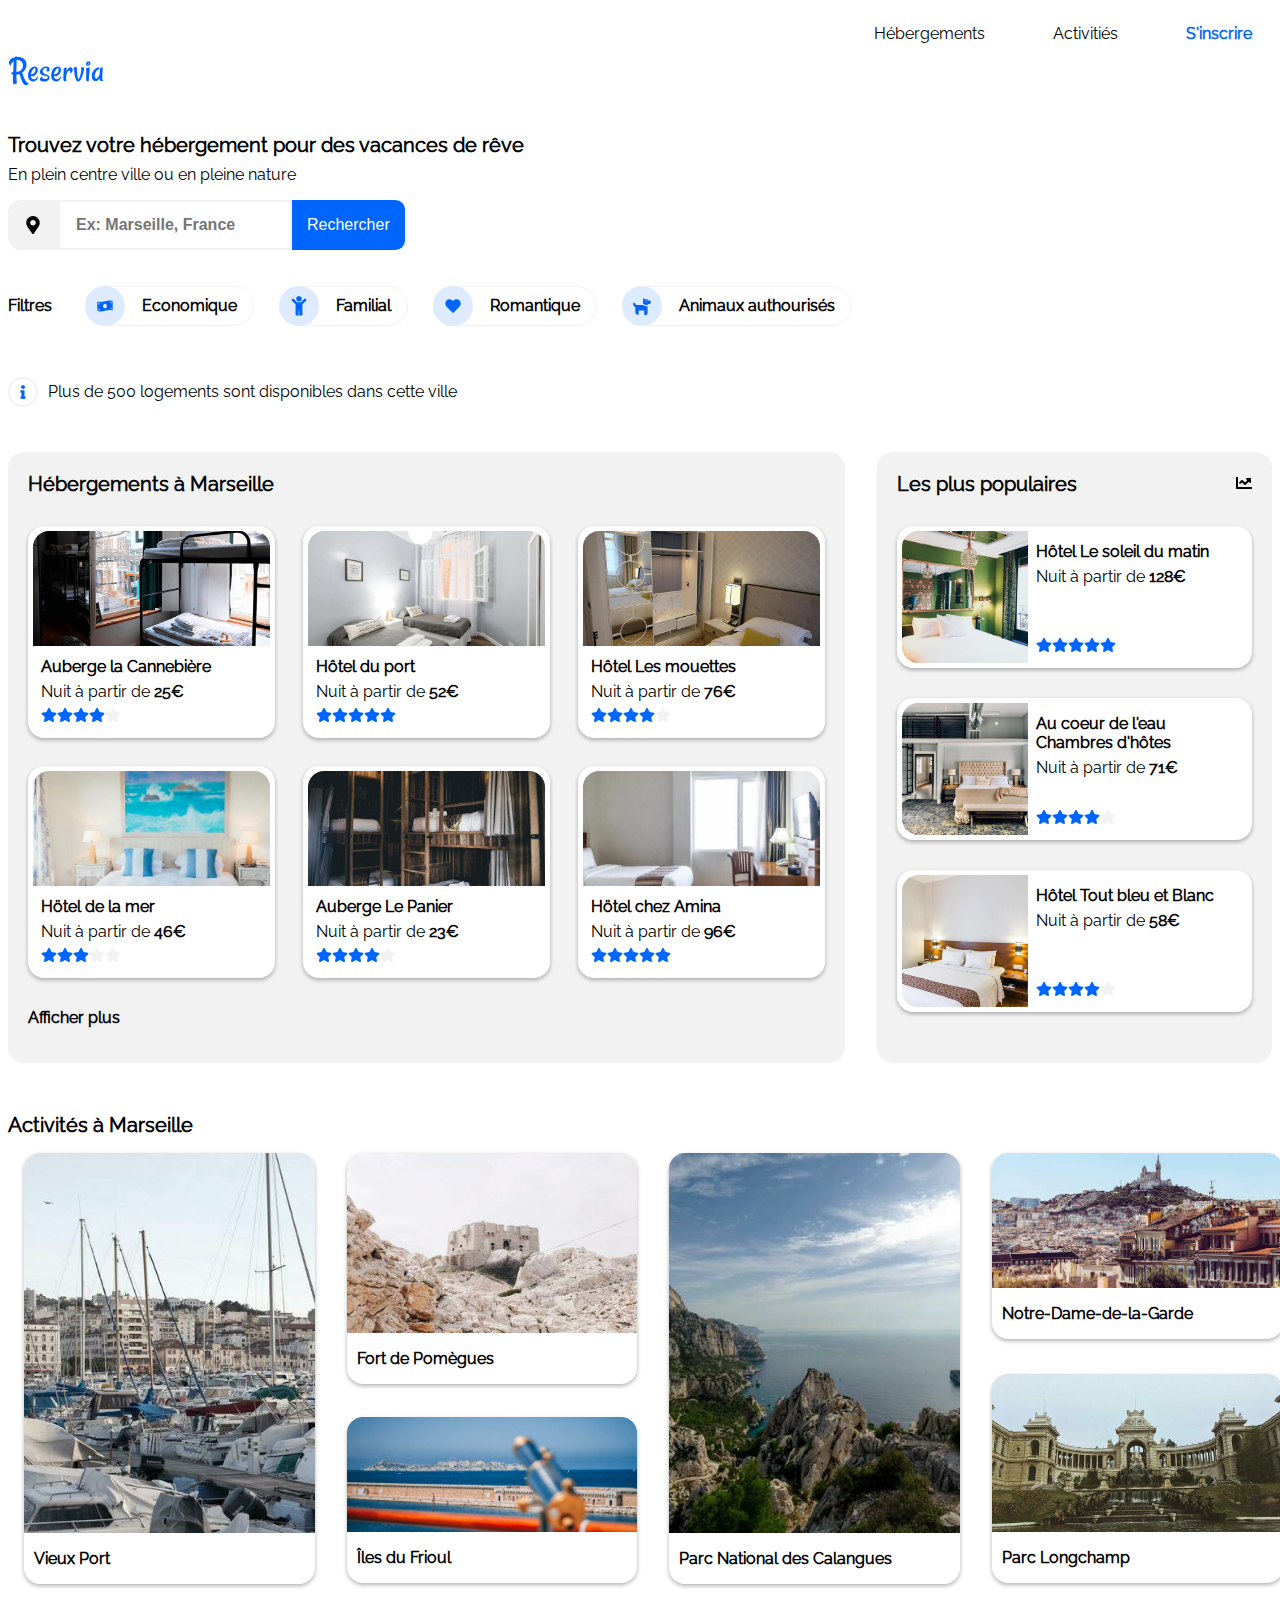
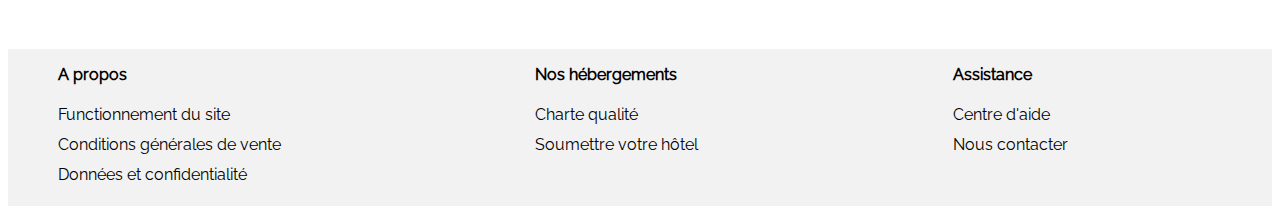
==== index.html @ 0b18eca1 "adjusting search button" ====
<!DOCTYPE html>
<html lang="fr">
<head>
    <meta charset="utf-8">
    <title>Reservia</title>
    <meta name="author" content="Mark Stevens">
    <meta name="description" content="Trouvez votre hébergement pour des vacances de rêve">
    <!--used to mobile-optimize the site -->
    <meta name="viewport" content="width=device-width, initial-scale=1">
    <link rel="icon" type="image/png" href="images/logo/Reservia@3x.png">
    <link rel="stylesheet" type="text/css" href="css/styles.css">
</head>    
<body>
	
<header id="header" class="d-flex">
		<img id="reservia-logo" src="images/logo/Reservia.svg" alt="Reservia_logo" title="Reservia Logo">
		<nav><!--Nav droit-->
			<ul>
				<li><a href="#hebergement">Hébergements</a></li>
				<li><a href="#activities">Activitiés</a></li>
				<li id="inscrire"><a  href="#">S'inscrire</a></li>
			</ul>
		</nav>      
</header>
    
<main id="main">
	<section id="filter">
		<h1>Trouvez votre hébergement pour des vacances de rêve</h1>
		<p>En plein centre ville ou en pleine nature</p>
		
		<!--search button: -->
		<div class="search-button">
			<form class="d-flex" method="post" action="#">
				<img id="place-logo" src="images/icon/map-marker-alt-solid.svg" alt="Icon" title="Icon">
				<input type="text" name="ville-research" id="ville-research" placeholder="Ex: Marseille, France" >
				<!--Rechercher Button text button -->
				<button id="text-button" class="button">Rechercher</button>
				<!--Rechercher Magnify Icon Button-->	
				<button id="magnify-button" class="button"><img  src="images/icon/search-solid-white.svg" alt="Magnify-glass-Logo"></button>
		</div>
		
											<!-- 5 buttons filters: --> 
		<div id="filter-buttons-items" class="d-flex">

			<h3 class="filter-title">Filtres</h3>

			<div class="filter-btn">
					<img src="images/icon/money-bill-wave-solid.svg" alt="Icon" title="Icon">
					<p> Economique</p>
			</div>

			<div class="filter-btn">
				<img src="images/icon/child-solid.svg" alt="Icon" title="Icon">
				<p>Familial</p>
			</div>

			<div class="filter-btn">
				<img src="images/icon/heart-solid.svg" alt="Icon" title="Icon">
				<p>Romantique</p>
			</div>

			<div class="filter-btn">
				<img src="images/icon/dog-solid.svg" alt="Icon" title="Icon">
				<p>Animaux authourisés</p>
			</div>
			
		</div>
						<!--Information icon with text-->
			<div id="info" class="d-flex">
				<img src="images/icon/info-solid.svg" alt="Icon" title="Icon">
				<p>Plus de 500 logements sont disponibles dans cette ville</p>
			</div>	
		
	</section>

	<section id="hebergements" class="d-flex">   <!-- contains Hebergements  & les populaires -->
		
		<article> <!--Article: Hébergements -->
			
			<h2>Hébergements à Marseille</h2>
						<!--start of Hébergement cards block -->
			<div id="hebergement-items" class="d-flex">
			
							<!--Hébergement Card 1-->			
				<a class="heberge-card" href="#">
					<img src="images/hebergements/4_small/marcus-loke-WQJvWU_HZFo-unsplash.jpg" alt="Hebergement" title="Hebergement">
					<div class="description">
						<div>
							<h3>Auberge la Cannebière</h3>
							<p>Nuit à partir de <strong>25€</strong></p>
						</div>
						<div class="rating"><!--star rating-->
							<span class="star-blue"></span>
							<span class="star-blue"></span> 
							<span class="star-blue"></span> 
							<span class="star-blue"></span> 
							<span class="star-grey"></span>
						</div>
					</div>
				</a>	
					
								<!--Hébergement Card 2-->		
				<a class="heberge-card" href="#">
					<img src="images/hebergements/4_small/fred-kleber-gTbaxaVLvsg-unsplash.jpg" alt="Hebergement" title="Hebergement">
					<div class="description">
						<div>
							<h3>Hôtel du port</h3>
							<p>Nuit à partir de <strong>52€</strong></p>
						</div>
						<div class="rating"><!--star rating-->
							<span class="star-blue"></span>
							<span class="star-blue"></span>
							<span class="star-blue"></span> 
							<span class="star-blue"></span>
							<span class="star-blue"></span>
						</div>	
					</div>
				</a>
				
								<!--Hébergement Card 3-->			
				<a class="heberge-card" href="#">
					<img src="images/hebergements/4_small/reisetopia-B8WIgxA_PFU-unsplash.jpg" alt="Hebergement" title="Hebergement">
					<div class="description">
						<div>
							<h3>Hôtel Les mouettes</h3>
							<p>Nuit à partir de <strong>76€</strong></p>
						</div>
						<div class="rating"><!--star rating-->
							<span class="star-blue"></span>
							<span class="star-blue"></span> 
							<span class="star-blue"></span> 
							<span class="star-blue"></span> 
							<span class="star-grey"></span> 
						</div>
					</div>
				</a>
							<!--Hébergement Card 4-->			
				<a class="heberge-card" href="#">
					<img src="images/hebergements/4_small/annie-spratt-Eg1qcIitAuA-unsplash.jpg" alt="Hebergement" title="Hebergement">
					<div class="description">
						<div>		
							<h3>Hötel de la mer</h3>
							<p>Nuit à partir de <strong>46€</strong></p>
						</div>
						<div class="rating"><!--star rating-->
							<span class="star-blue"></span>
							<span class="star-blue"></span> 
							<span class="star-blue"></span> 
							<span class="star-grey"></span>
							<span class="star-grey"></span>
						</div>	
					</div
					></a>
							<!--Hébergement Card 5-->			
				<a class="heberge-card" href="#">
					<img src="images/hebergements/4_small/nicate-lee-kT-ZyaiwBe0-unsplash.jpg" alt="Hebergement" title="Hebergement">
					<div class="description">
						<div>
							<h3>Auberge Le Panier</h3>
							<p>Nuit à partir de <strong>23€</strong></p>	
						</div>
						<div class="rating"><!--star rating-->
							<span class="star-blue"></span>
							<span class="star-blue"></span>
							<span class="star-blue"></span> 
							<span class="star-blue"></span>
							<span class="star-grey"></span> 
						</div>
				 	</div>
				</a>
							<!--Hébergement Card 6-->			
				<a class="heberge-card" href="#">
					<img src="images/hebergements/4_small/febrian-zakaria-M6S1WvfW68A-unsplash.jpg" alt="Hebergement" title="Hebergement">
					<div class="description">
						<div>
							<h3>Hötel chez Amina</h3>
							<p>Nuit à partir de <strong>96€</strong></p>
						</div>
						<div class="rating"><!--star rating-->
							<span class="star-blue"></span>
							<span class="star-blue"></span> 
							<span class="star-blue"></span>
							<span class="star-blue"></span>
							<span class="star-blue"></span>
						</div>
					</div>
				</a> 

			</div>  		<!--end of Hébergement cards block -->
			<a id="affciher" href="#"><h3>Afficher plus</h3></a> 		          
		</article>  		<!--END: Article: Hébergements -->

		<aside > 		<!--Aside:les plus populaire -->
			<div class="popular-title">
				<h2>Les plus populaires</h2>
				<img src="images/icon/chart-line-solid.svg" alt="Icon" title="Icon">
			</div>

							<!--start of populaire cards block -->
			<div id="popular-items" class="d-flex">
				
						<!--Popular Card 1-->
				<a class="pop-card" href="#">
					<img src="images/hebergements/4_small/emile-guillemot-Bj_rcSC5XfE-unsplash.jpg" alt="Hebergement" title="Hebergement">
					<div class="description">
						<div>
							<h3>Hôtel Le soleil du matin</h3>
							<p>Nuit à partir de <strong>128€</strong></p>
						</div>
						<div class="rating"><!--star rating-->
							<span class="star-blue"></span>
							<span class="star-blue"></span> 
							<span class="star-blue"></span>
							<span class="star-blue"></span>
							<span class="star-blue"></span>
						</div> 
					</div>
				</a>			
						<!--Popular Card 2-->
				<a class="pop-card" href="#">
					<img src="images/hebergements/4_small/aw-creative-VGs8z60yT2c-unsplash.jpg" alt="Hebergement" title="Hebergement">
					<div class="description">
						<div>
						   <h3>Au coeur de l'eau Chambres d'hôtes</h3>
							<p>Nuit à partir de <strong>71€</strong></p>
						</div>
						<div class="rating"><!--star rating-->
							<span class="star-blue"></span>
							<span class="star-blue"></span>
							<span class="star-blue"></span> 
							<span class="star-blue"></span>
							<span class="star-grey"></span> 
						</div> 
					</div>
				</a>
						<!--Popular Card 3-->		
				<a class="pop-card" href="#">
					<img src="images/hebergements/4_small/febrian-zakaria-sjvU0THccQA-unsplash.jpg" alt="Hebergement" title="Hebergement">
					<div class="description">
						<div>
						   <h3>Hôtel Tout bleu et Blanc</h3>
							<p>Nuit à partir de <strong>58€</strong></p>
						</div>
						<div class="rating">
							<span class="star-blue"></span>
							<span class="star-blue"></span>
							<span class="star-blue"></span> 
							<span class="star-blue"></span>
							<span class="star-grey"></span> 
						</div>  
					</div>
				</a>
			</div>		<!--END of popular cards block -->
		</aside><!--END: Aside:les plus populaire -->
	</section> <!--END:Section contains Hebergement article & populaire aside --> 

	<section id="activities">
		<h2>Activités à Marseille</h2>
					<!--start of activity cards block -->
		<div id="activity-items" class="d-flex">

			<a class="activity-card href="#">
				<img src="images/activites/4_small/reno-laithienne-QUgJhdY5Fyk-unsplash.jpg" alt="Vieux Port" title="Activités">
				<h3>Vieux Port</h3>
			</a>

			<a class="activity-card" href="#">
				<img src="images/activites/4_small/paul-hermann-QFTrLdQIRhI-unsplash.jpg" alt="Fort de Pomégues">
				<h3>Fort de Pomègues</h3>
			</a>

			<a class="activity-card" href="#">
				<img src="images/activites/4_small/kevin-hikari-rV_Qd1l-VXg-unsplash.jpg" alt="Iles du Frioul">
				<h3>Îles du Frioul</h3>
			</a>

			<a class="activity-card" href="#">
				<img src="images/activites/4_small/kilyan-sockalingum-NR8-cBCN3aI-unsplash.jpg" alt="Parc National des Calangues">
				<h3>Parc National des Calangues</h3>
			</a>

			<a class="activity-card"href="#">
				<img src="images/activites/4_small/florian-wehde-xW9e8gdotxI-unsplash.jpg" alt="Notre-Dame-de-la-Garde">
				<h3>Notre-Dame-de-la-Garde</h3>
			</a>

			<a class="activity-card" href="#">
				<img src="images/activites/4_small/lena-paulin-wH2-EJoDcV0-unsplash.jpg" alt="Parc Longchamp">
				<h3>Parc Longchamp</h3>
			</a>
		</div>				
	</section>
</main>

<footer id="footer" class="d-flex">

	<div id="about" >
		<h3>A propos</h3>
			<ul>
				<li><a href="#">Functionnement du site</a></li>
				<li><a href="#">Conditions générales de vente</a></li>
				<li><a href="#">Données et confidentialité</a></li>
			</ul>
	</div>
	<div id="accommodation">
		<h3>Nos hébergements</h3>
			<ul>
				<li><a href="#">Charte qualité</a></li>
				<li><a href="#">Soumettre votre hôtel</a></li>
			</ul>
	</div>
	<div id="assistance">
		<h3>Assistance</h3>
			<ul>
				<li><a href="#">Centre d'aide</a></li>
				<li><a href="#">Nous contacter</a></li>
			</ul>
	</div>

</footer>

</body>

</html>
---- css/styles.css ----
@font-face {
  /* Définition of font called Raleway*/
  font-family: "Raleway";
  src: url("../fonts/Raleway-VariableFont_wght.ttf") format("truetype");
  font-weight: normal;
  font-style: normal;
}

/* GENERAL */

.d-flex {
  display: flex;
}

/* HEADER */
/* Main elements of the page */
html,
body {
  height: 100%;
  background: #fff;
  color: #000;
  font-family: "Raleway", Arial, serif;
}

/*for all links*/
a{
  color: #000;
  text-decoration: none;
}

/*set max width*/
#main, #header {
  max-width: 1340px;
  margin: auto;
}
footer{
  background: #f2f2f2;
  max-width: 1440px;
  margin: auto;
}

/*border-box tells the browser to take into account the border and the filling
 filling in the value defined for the width and height*/
* {
  box-sizing: border-box;
}

/*set heading title sizes*/
h1, h2 {
  font-size: 1.25rem; /*20px*/
  margin: 0rem;
  font-weight: bolder;
  margin-bottom: 0rem;
}

h3 {
  font-size: 1rem; /*16px*/
  font-weight: bolder;
}

/*Logo & Navigation*/
#header {
  justify-content: space-between;
  flex-wrap: wrap;
}

#reservia-logo{
  padding-top: 2.5rem;
  padding-bottom: 2.5rem;
}

#filter>p{
margin-top: 8px;
}

/* Navigation*/
nav ul {
  display: flex;
  list-style-type: none; /*remove point*/
  justify-content: flex-end;
  flex-wrap: wrap-reverse;
  padding-left: 0rem;
}

/* navigation spacing*/
nav a {
   margin-left: 3rem;
   margin-right: 20px;
}

/* set colour of "last" link "inscrire" to blue & bold instead of black*/
nav li:last-child a{
  color:#0065fc; 
  font-weight: bolder;
}

/*define navigation hover syle*/
nav a:hover {
  color: #0065fc;
  font-weight: bolder;
  border-top: 0.2rem solid #0065fc;
  padding-top: 1.4rem;
}

/*MAIN*/

/*SEARCH BUTTON */

/*icon sizing for left side of search button*/
#place-logo {
  height: 50px;
  width: 50px;
  background: #f2f2f2;
  border-radius: 0.8rem 0rem 0rem 0.8rem;
  padding: 16px;
}

/*styling for input field of search button*/
input[type="text"] {
  height: 50px;
	width: 234px;
  padding-left: 1rem;
  font-size: 1rem;
  font-weight: bolder;
	border: 2px solid #f2f2f2;
}

/*2 different buttons for right part of search*/
.button {
  background:transparent;
  border: none;
  cursor: pointer;
}

/*styling for Rechercher "text" button*/
#text-button{
  background: #0065fc;
  font-size: 1rem;
  color: white;
  padding: 15px;
	border-radius: 0rem 0.6rem 0.6rem 0rem;
}

/*styling for Magnify Glass icon that replaces Rechercher button text on mobile devices*/
#magnify-button img {
	height: 50px;
	width: 50px;
	background: #0065fc;
	border-radius: 19px;
	padding: 12px;
  position: relative;
  top: -1px;
  left: -25px;
}

/* search button text "visible" for desktops*/
#text-button{                           
  display: inline-block;
} 

/*Magnifie Glass Icon currently hidden as only used
on mobile devices: see media queries*/
#magnify-button{
  display: none;
}

/*FILTER BUTTONS*/

/*align filter-title & buttons*/
#filter-buttons-items {
  align-items: center;
  flex-wrap: wrap;
  margin-top: 1.875rem;
  gap: 1.5625rem;
}

.filter-title {
  margin-right: 0.5rem;
}

/*defining general shape of filter button that surrounds text*/
.filter-btn {
  display: flex;
  cursor: pointer;
  align-items: center;
  height: 2.5rem;
  border-radius: 10rem;
  border: 0.1rem solid #f2f2f2;
  background: #fff;
  font-weight: bold;
}

/*aligning text in filter button*/
.filter-btn p{
    padding: 1rem;
}

/*Styling (eg, circle) & position for icon in filter button*/
.filter-btn img {
    height: 2.5rem;
    width: 2.5rem;
    background: #deebff;
    border-radius: 50%;
    padding: 0.625rem;
    position: relative;
    left: -1px;
}

.filter-btn:hover {
  box-shadow: 0 2px 4px rgba(0, 0, 0, .8);
  /* x,y,blur,spread*/
}

/*information icon styling*/
#info{
  align-items: center;
  margin-top: 35px;
  margin-bottom: 35px;
}

#info img {
  height: 1.875rem;
  width: 1.875rem;
  padding: 6px;
  margin-right: 0.625rem;
  border-radius: 50%;
  background: #ffff;
  border: 2px solid #f2f2f2;
}

/*HEBERGEMENT & LES PLUS POPULAIRE SECTION*/

/*style background for hebergement& les populaire*/
article, aside{
  padding: 20px;
  background: #F2F2F2;
  border-radius: 1rem;
}

/*setting width ratio between hebergement & les populaire sections*/
article{
  margin-right: 2rem;
  width: 68%;
}

aside{
  width: 32%;
}

/*HEBERGEMENT ARTICLE*/

/*Positioning, Spacing & styling of Hebergement cards*/
#hebergement-items{
  flex-wrap: wrap;
  justify-content: center;
  list-style-type: none;
  gap: 1.75rem;
  padding-left: 0rem;
  margin-top: 1.875rem;
  margin-bottom: 1.875rem;
}

.heberge-card{
  flex: 1 1 245px; /*short hand for flex grow, flesh shrink, flex-basis*/
  display: flex;
  flex-direction: column;
  border-radius: 1rem; 
  background-color: #fff;
  padding: 5px;
  box-shadow: 0 2px 4px rgba(0, 0, 0, .3);
}

/*positioning of descriptions under cards*/
.description {
  display: flex;
  flex-direction: column;
  justify-content: space-between;
  padding-bottom: 10px;
  margin-top: -5px;
  padding-left: 8px;
}

.description p {
    margin-top: -0.625rem;
}

/*hebergement image styling*/
.heberge-card img{
 /*top-left,top-right,bottom-right,bottom-left*/
 border-radius: 1rem 1rem 0rem 0rem;
 height: 115px;
 object-fit: cover;
}

/*sizing of accomodation blue/grey star rating*/
.rating{
  display: flex;
  margin-top: -0.625rem;
}

.star-blue{
  width: 1rem;
  height: 1rem;
  background-image: url("../images/icon/star-solid-blue.svg");
}

.star-grey{
  width: 1rem;
  height: 1rem;
  background-image: url("../images/icon/star-solid-grey.svg");
}

 /*LES PLUS POPULAIRE ASIDE*/
/*Positioning, Spacing & styling of Popular cards */

 .popular-title{
  display: flex;
  justify-content: space-between;
  align-items: baseline;
}

 /*icon sizing of black graph icon*/
 .popular-title img{
  height: 1rem;
  width: 1rem;
}

/*popular cards container*/
#popular-items{
  flex-wrap: wrap;
  justify-content: center;
  padding-left: 0rem;
  margin-top: 1.875rem;
  gap: 1.875rem;
}

/*popular card styling & horizontal sizing*/
.pop-card{
  flex: 1 1;        /*short hand for flex-grow,flow-shrink,flex basis: items will*/  
  min-width: 284px; /* grow & shrink,  but no smaller than 284px or larger than 376px*/
  max-width: 376px;
  display: flex;
  border-radius: 1rem; 
  background-color: #fff;
  box-shadow: 0 2px 4px rgba(0, 0, 0, .3);
  padding: 5px;
}

/*popular image sizing etc*/
.pop-card img{
  /*top-left,top-right,bottom-right,bottom-left*/
  border-radius: 1rem  0rem 0rem 1rem;
  width: 126px;
  height: 132px;
  object-fit: cover;
}

/*ACTIVITIES SECTION*/

#activities{
  margin-top: 3.125rem;
  margin-bottom: 3.125rem;
}

/*activity cards container: must set height & flex column/wrap in
order to create masonry effect*/
#activity-items {
	height: 462px; /*480*/
	flex-flow: column wrap;
  /*shorthand for flex direction & flex-wrap*/
  justify-content: space-between;
	align-content: space-evenly;
  padding-left: 0rem;
}

/*styling of activity card*/
.activity-card{
  width: 23%;   /*set % width of cards to fit container horizontally*/
  display: flex;
  flex-direction: column;
  border-radius: 1rem;
  margin: 16px;
  box-shadow: 0 2px 4px rgba(0, 0, 0, .3);
}

/*align text of activity cards*/
.activity-card h3{
  padding-left: 10px;
}

/*activity image styling*/
.activity-card img{
 /*top-left,top-right,bottom-right,bottom-left*/
 border-radius: 1rem 1rem 0rem 0rem;
 object-fit: cover;
}

/*setting the height of each activity card*/
.activity-card img:nth-child(1), img:nth-child(4){
  height: 380px;
}

.activity-card:nth-child(2) img{
  height: 180px;
}

.activity-card:nth-child(3) img{
  height: 115px;
}

.activity-card:nth-child(5) img{
  height: 135px;
} 

.activity-card:nth-child(6) img{
  height: 158px;
} 

/*HOVER STYLING*/
/*hover style for ALL cards*/
.heberge-card:hover, .pop-card:hover, .activity-card:hover{
  box-shadow: 0 2px 4px rgba(0, 0, 0, .8);
}

/*define  hover syle for other links*/
#afficher:hover, footer a:hover {
  color: #0065fc;

}

/*FOOTER*/

#footer{
  flex-wrap: wrap;
}

#about, #accommodation, #assistance{
  margin-left: 3.125rem;
  margin-right: 3.125rem;
  flex: auto; 
  /*sized according to its width and height properties, but grows to absorb any extra free space in the flex container and shrinks to its minimum size to fit the container*/
}  

footer ul{
  list-style-type: none;
  padding-left: 0rem;
  line-height: 1.875rem;
}

/*MEDIA QUERIES*/

@media all and (max-width: 1060px){

/*reverse the column so populaire cards stack on top of hebergement cards*/
#hebergements{
  flex-direction: column-reverse;
  align-items: center;
}

/*remove margin seperating hebergement & populaire cards*/
article {
  margin-right: 0rem;
}
  
/*The hebergemnt & populaire cards are stacked on each other so
  both need to extend to full width of screen*/
article, aside{
  width: 100%;
}

/*alter borders edges */
article {
  border-radius: 0rem 0rem 1rem 1rem;
}
aside{
  border-radius: 1rem 1rem 0rem 0rem;
}

/*ACTIVITY CARDS*/
 
/*activity card container height change so two columns possible*/
#activity-items {
  height: 925px;
 }

/*48% so two cards fit neatly in two columns*/
.activity-card {
  width: 48%;
}

}/*end of first breakpoint*/


/* *SECOND BREAKPOINT FOR IPAD */
@media all and (max-width: 768px){

#reservia-logo {
    padding-left: 20px;
}
  
#filter{
  padding: 20px;
}

/*change navigation hover from above to below the text*/
nav a:hover {
  border-top: none;
  border-bottom: 0.1rem solid #0065fc
}

/*restrict populaire card sizing to control safegauard layout*/
.pop-card {
  min-width: 342px;
  max-width: 550px;
}

/*set all activity card pictures to the same height*/
.activity-card:nth-child(-n+6) img{
  height: 135px;
} 

/*activity card container height adjusted*/
#activity-items {
  height: 694px;
}

}/*end of IPAD breakpoint */

/*BREAKPOINT MOBILE PHONES*/

@media all and (max-width: 482px)
{

/*remove any margin so footer grey background spans full width*/
body{
  margin: 0px;
}

#activities h2{
  padding: 20px;
}

/*NAVIGATION*/

/*reposition s'inscrire to top right*/
nav li:last-child {
  position: absolute;
  top: 55px;
  right: 20px;
} 

/*make remaining navigation bar span screen width*/
nav{
  width: 100%;
}

 /* nav ul{
    justify-content: inherit;
  }*/

/*Hebergement & Activity nav link each occupy 50% of screen width*/
nav li:nth-child(-n+2){
  width: 50%;
  text-align: center;
}

/*remove margin so links line up/center properly*/
nav a{
  margin-left: 0px;
}

/*NAVIGATION HOVER ADJUST*/
/*Hebergement & Activity underline span 50% of screen so target list length
rather than link length for hover underline*/
nav li:hover{
  border-bottom: 0.2rem solid #0065fc;
}

/*SEARCH BUTTON*/

/*margin-rigtht forces filter buttons to next line*/
.filter-title {
  margin-right: 13.5rem;
}

/*Hide "Rechercher" text in Search button*/
#text-button{                           
 display: none;
}
/*Hide "Rechercher" background in Search button*/
label {
 padding: 0px;
}

/*Replace text with Magnify Logo instead*/
#magnify-button{
  display: inline-block;
}

/* MAIN*/

/*remove background colour from Hebergement section*/
article {
  background: #fff;
}

/*make edges straight on populaire border*/
 aside{
  border-radius: 0rem;
}

/*to reduce spacing between Hebergement & Activity cards when stacked*/
#activities {
  margin-top: 1rem;
}

/*activity cards allowed to stack & align in single column*/ 
#activity-items {
  flex-wrap: nowrap;
  height: 100%;
}

/*activity cards span 93% of whole width to align with hebergement cards*/
.activity-card {
  width: 93%;
}

/*FOOTER*/

/*change footer direction & align text for iphone 8*/
footer{
  flex-direction: column;
}

/*align footer with activity cards*/
#about, #accommodation, #assistance {
	margin-left: 20px;
}

}/*end of MOBILE breakpoint*/
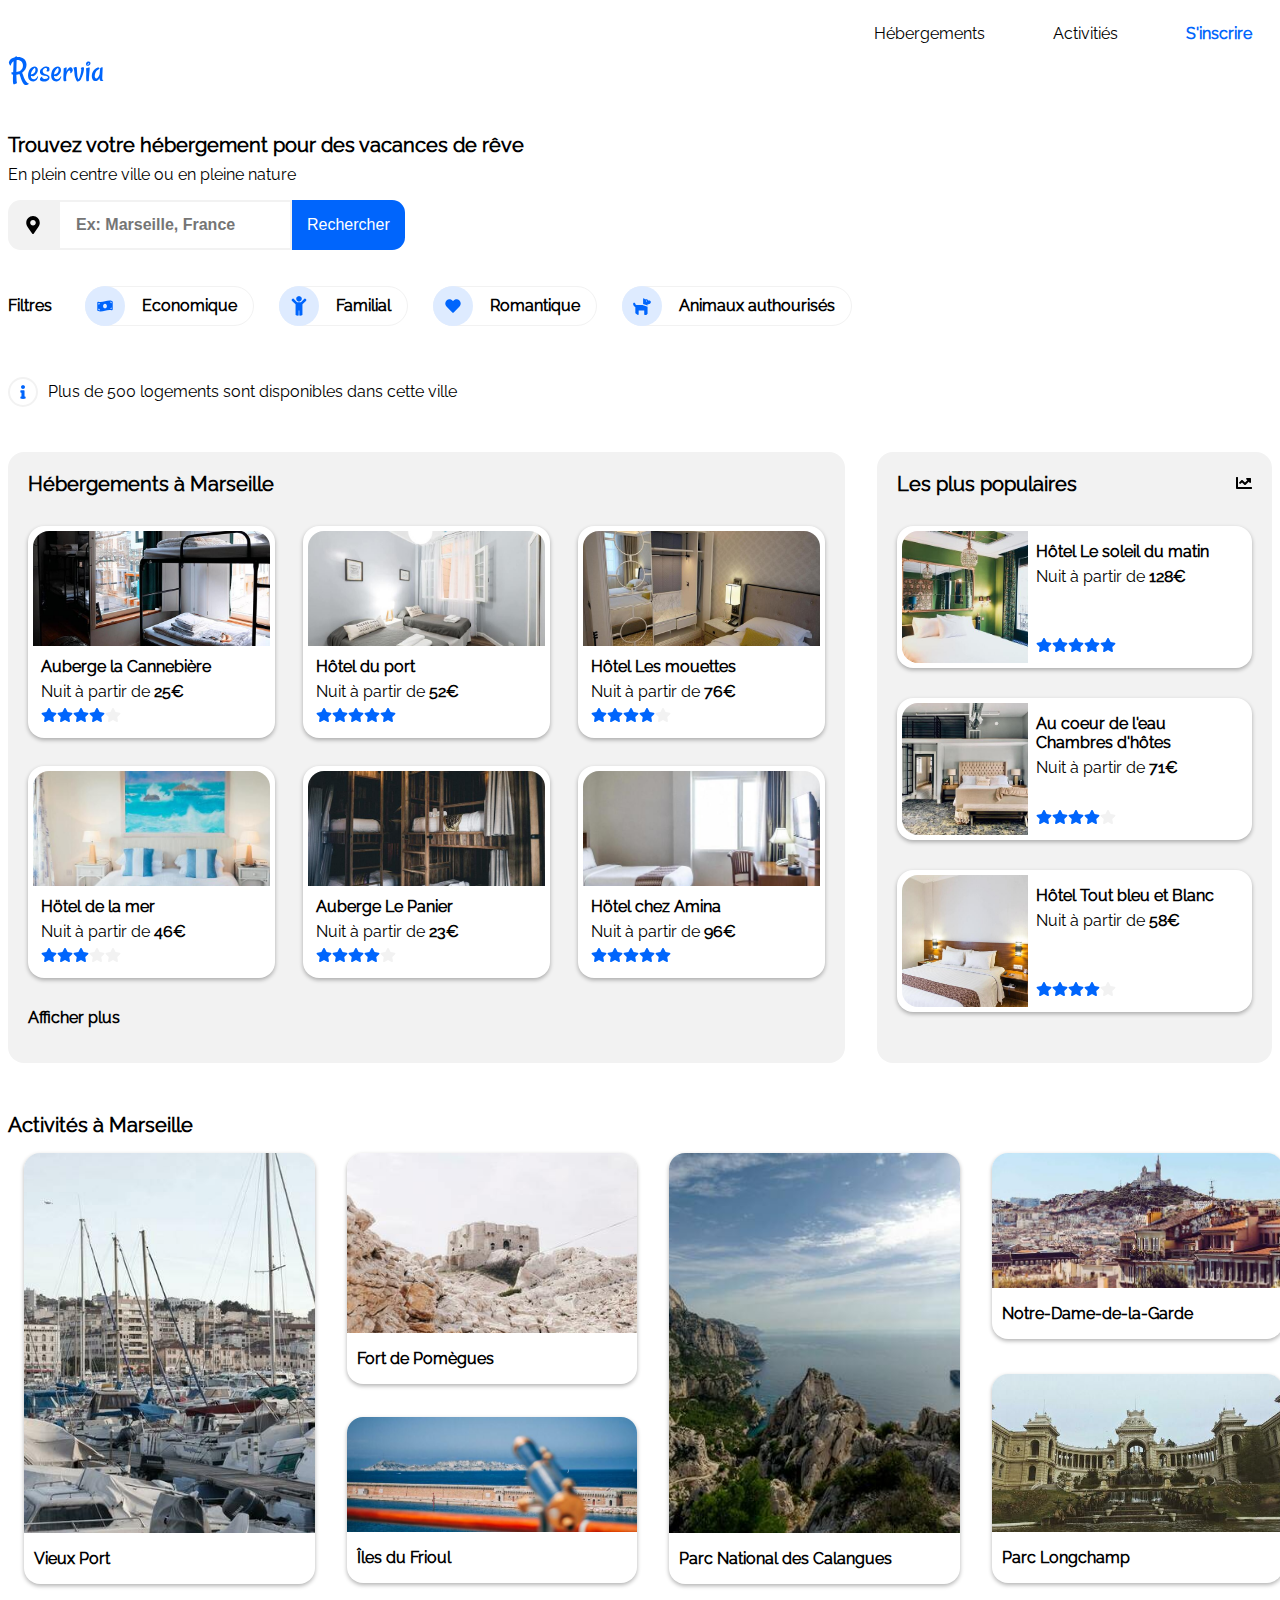
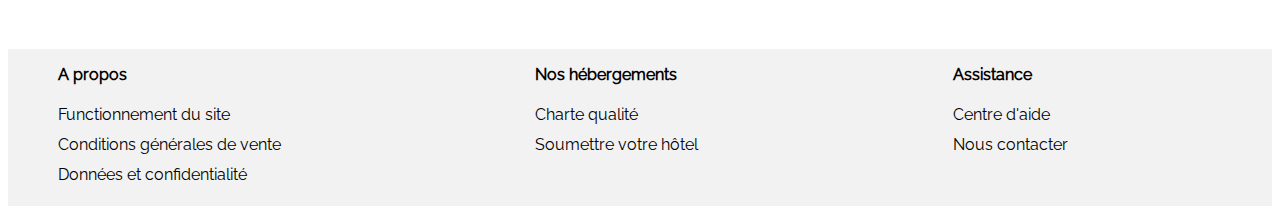
==== commit 6c399627: "search button redone" ====
--- a/index.html
+++ b/index.html
@@ -26,18 +26,21 @@
 <main id="main">
 	<section id="filter">
 		<h1>Trouvez votre hébergement pour des vacances de rêve</h1>
-		<p>En plein centre ville ou en pleine nature</p>
-		
+		<p>En plein centre ville ou en pleine nature</p>		
 		<!--search button: -->
-		<div class="search-button">
+		<div>
 			<form class="d-flex" method="post" action="#">
 				<img id="place-logo" src="images/icon/map-marker-alt-solid.svg" alt="Icon" title="Icon">
+				
 				<input type="text" name="ville-research" id="ville-research" placeholder="Ex: Marseille, France" >
+
 				<!--Rechercher Button text button -->
-				<button id="text-button" class="button">Rechercher</button>
+				<button id="text-button" class="search-button">Rechercher</button>
+				
 				<!--Rechercher Magnify Icon Button-->	
-				<button id="magnify-button" class="button"><img  src="images/icon/search-solid-white.svg" alt="Magnify-glass-Logo"></button>
-		</div>
+				<button id="magnify-button" class="search-button"><img  src="images/icon/search-solid-white.svg" alt="Magnify-glass-Logo"></button>
+			</form>
+		</div>	
 		
 											<!-- 5 buttons filters: --> 
 		<div id="filter-buttons-items" class="d-flex">
@@ -62,25 +65,20 @@
 			<div class="filter-btn">
 				<img src="images/icon/dog-solid.svg" alt="Icon" title="Icon">
 				<p>Animaux authourisés</p>
-			</div>
-			
+			</div>		
 		</div>
 						<!--Information icon with text-->
 			<div id="info" class="d-flex">
 				<img src="images/icon/info-solid.svg" alt="Icon" title="Icon">
 				<p>Plus de 500 logements sont disponibles dans cette ville</p>
-			</div>	
-		
+			</div>		
 	</section>
 
-	<section id="hebergements" class="d-flex">   <!-- contains Hebergements  & les populaires -->
-		
-		<article> <!--Article: Hébergements -->
-			
+	<section id="hebergements" class="d-flex">   <!-- contains Hebergements  & les populaires -->		
+		<article> <!--Article: Hébergements -->		
 			<h2>Hébergements à Marseille</h2>
 						<!--start of Hébergement cards block -->
-			<div id="hebergement-items" class="d-flex">
-			
+			<div id="hebergement-items" class="d-flex">		
 							<!--Hébergement Card 1-->			
 				<a class="heberge-card" href="#">
 					<img src="images/hebergements/4_small/marcus-loke-WQJvWU_HZFo-unsplash.jpg" alt="Hebergement" title="Hebergement">
@@ -97,8 +95,7 @@
 							<span class="star-grey"></span>
 						</div>
 					</div>
-				</a>	
-					
+				</a>						
 								<!--Hébergement Card 2-->		
 				<a class="heberge-card" href="#">
 					<img src="images/hebergements/4_small/fred-kleber-gTbaxaVLvsg-unsplash.jpg" alt="Hebergement" title="Hebergement">
@@ -115,8 +112,7 @@
 							<span class="star-blue"></span>
 						</div>	
 					</div>
-				</a>
-				
+				</a>			
 								<!--Hébergement Card 3-->			
 				<a class="heberge-card" href="#">
 					<img src="images/hebergements/4_small/reisetopia-B8WIgxA_PFU-unsplash.jpg" alt="Hebergement" title="Hebergement">
@@ -185,9 +181,8 @@
 						</div>
 					</div>
 				</a> 
-
 			</div>  		<!--end of Hébergement cards block -->
-			<a id="affciher" href="#"><h3>Afficher plus</h3></a> 		          
+			<a id="afficher" href="#"><h3>Afficher plus</h3></a> 		          
 		</article>  		<!--END: Article: Hébergements -->
 
 		<aside > 		<!--Aside:les plus populaire -->
@@ -195,10 +190,8 @@
 				<h2>Les plus populaires</h2>
 				<img src="images/icon/chart-line-solid.svg" alt="Icon" title="Icon">
 			</div>
-
 							<!--start of populaire cards block -->
-			<div id="popular-items" class="d-flex">
-				
+			<div id="popular-items" class="d-flex">				
 						<!--Popular Card 1-->
 				<a class="pop-card" href="#">
 					<img src="images/hebergements/4_small/emile-guillemot-Bj_rcSC5XfE-unsplash.jpg" alt="Hebergement" title="Hebergement">
@@ -259,31 +252,26 @@
 					<!--start of activity cards block -->
 		<div id="activity-items" class="d-flex">
 
-			<a class="activity-card href="#">
+			<a class="activity-card" href="#">
 				<img src="images/activites/4_small/reno-laithienne-QUgJhdY5Fyk-unsplash.jpg" alt="Vieux Port" title="Activités">
 				<h3>Vieux Port</h3>
 			</a>
-
 			<a class="activity-card" href="#">
 				<img src="images/activites/4_small/paul-hermann-QFTrLdQIRhI-unsplash.jpg" alt="Fort de Pomégues">
 				<h3>Fort de Pomègues</h3>
 			</a>
-
 			<a class="activity-card" href="#">
 				<img src="images/activites/4_small/kevin-hikari-rV_Qd1l-VXg-unsplash.jpg" alt="Iles du Frioul">
 				<h3>Îles du Frioul</h3>
 			</a>
-
 			<a class="activity-card" href="#">
 				<img src="images/activites/4_small/kilyan-sockalingum-NR8-cBCN3aI-unsplash.jpg" alt="Parc National des Calangues">
 				<h3>Parc National des Calangues</h3>
 			</a>
-
-			<a class="activity-card"href="#">
+			<a class="activity-card" href="#">
 				<img src="images/activites/4_small/florian-wehde-xW9e8gdotxI-unsplash.jpg" alt="Notre-Dame-de-la-Garde">
 				<h3>Notre-Dame-de-la-Garde</h3>
 			</a>
-
 			<a class="activity-card" href="#">
 				<img src="images/activites/4_small/lena-paulin-wH2-EJoDcV0-unsplash.jpg" alt="Parc Longchamp">
 				<h3>Parc Longchamp</h3>
@@ -316,9 +304,6 @@
 				<li><a href="#">Nous contacter</a></li>
 			</ul>
 	</div>
-
 </footer>
-
 </body>
-
 </html>
--- a/css/styles.css
+++ b/css/styles.css
@@ -39,8 +39,7 @@
   margin: auto;
 }
 
-/*border-box tells the browser to take into account the border and the filling
- filling in the value defined for the width and height*/
+/*border-box tells the browser to account for any border and padding in the values specify for an element's width and height*/
 * {
   box-sizing: border-box;
 }
@@ -70,7 +69,7 @@
 }
 
 #filter>p{
-margin-top: 8px;
+margin-top: 0.5rem;
 }
 
 /* Navigation*/
@@ -82,13 +81,13 @@
   padding-left: 0rem;
 }
 
-/* navigation spacing*/
+/*navigation spacing*/
 nav a {
    margin-left: 3rem;
-   margin-right: 20px;
-}
-
-/* set colour of "last" link "inscrire" to blue & bold instead of black*/
+   margin-right: 1.25rem;
+}
+
+/*set colour of "last" link "inscrire" to blue & bold instead of black*/
 nav li:last-child a{
   color:#0065fc; 
   font-weight: bolder;
@@ -108,57 +107,62 @@
 
 /*icon sizing for left side of search button*/
 #place-logo {
-  height: 50px;
-  width: 50px;
+  height: 3.125rem;
+  width: 3.125rem;
   background: #f2f2f2;
   border-radius: 0.8rem 0rem 0rem 0.8rem;
-  padding: 16px;
+  padding: 1rem;
 }
 
 /*styling for input field of search button*/
 input[type="text"] {
-  height: 50px;
-	width: 234px;
+  height: 3.125rem;
+	width: 14.625rem;
   padding-left: 1rem;
   font-size: 1rem;
   font-weight: bolder;
 	border: 2px solid #f2f2f2;
 }
 
-/*2 different buttons for right part of search*/
-.button {
-  background:transparent;
-  border: none;
-  cursor: pointer;
-}
-
-/*styling for Rechercher "text" button*/
+/*Two different buttons for right part of search*/
+
+/*styling for "Rechercher" text for desktop button*/
 #text-button{
   background: #0065fc;
   font-size: 1rem;
   color: white;
   padding: 15px;
-	border-radius: 0rem 0.6rem 0.6rem 0rem;
-}
-
-/*styling for Magnify Glass icon that replaces Rechercher button text on mobile devices*/
+	border-radius: 0rem 0.8rem 0.8rem 0rem;
+  border: none;
+  cursor: pointer;
+}
+
+/*styling for "mobile" magnify glass button that replaces "Rechercher" text for mobile devices*/
+#magnify-button {
+  background: #0065fc;
+  border-radius: 0.8rem;
+  border: none;
+  cursor: pointer;
+  height: 3.125rem;
+  width: 3.125rem;
+  padding: 0rem;
+  position: relative;
+  left: -0.625rem;
+}
+
+/*Magnify Glass icon sizing*/
 #magnify-button img {
-	height: 50px;
-	width: 50px;
-	background: #0065fc;
-	border-radius: 19px;
-	padding: 12px;
-  position: relative;
-  top: -1px;
-  left: -25px;
-}
-
-/* search button text "visible" for desktops*/
+  height: 3.125rem;
+  width:3.125rem;
+  padding: 0.625rem; 
+}
+
+/*search button text "visible" for desktops*/
 #text-button{                           
   display: inline-block;
 } 
 
-/*Magnifie Glass Icon currently hidden as only used
+/*Magnify Glass Icon currently hidden as only used
 on mobile devices: see media queries*/
 #magnify-button{
   display: none;
@@ -206,7 +210,8 @@
     left: -1px;
 }
 
-.filter-btn:hover {
+/*hover style for search & filter buttons*/
+.filter-btn:hover, .search-button:hover {
   box-shadow: 0 2px 4px rgba(0, 0, 0, .8);
   /* x,y,blur,spread*/
 }
@@ -218,6 +223,7 @@
   margin-bottom: 35px;
 }
 
+/*information icon in circle*/
 #info img {
   height: 1.875rem;
   width: 1.875rem;
@@ -228,16 +234,16 @@
   border: 2px solid #f2f2f2;
 }
 
-/*HEBERGEMENT & LES PLUS POPULAIRE SECTION*/
-
-/*style background for hebergement& les populaire*/
+/*HEBERGEMENT & LES PLUS POPULAIRES SECTION*/
+
+/*style background for hebergement & les populaires*/
 article, aside{
-  padding: 20px;
+  padding: 1.25rem;
   background: #F2F2F2;
   border-radius: 1rem;
 }
 
-/*setting width ratio between hebergement & les populaire sections*/
+/*setting width ratio between hebergement & les populaires sections*/
 article{
   margin-right: 2rem;
   width: 68%;
@@ -261,7 +267,7 @@
 }
 
 .heberge-card{
-  flex: 1 1 245px; /*short hand for flex grow, flesh shrink, flex-basis*/
+  flex: 1 1 245px; /*short hand for flex grow, flex shrink, flex-basis*/
   display: flex;
   flex-direction: column;
   border-radius: 1rem; 
@@ -290,9 +296,10 @@
  border-radius: 1rem 1rem 0rem 0rem;
  height: 115px;
  object-fit: cover;
-}
-
-/*sizing of accomodation blue/grey star rating*/
+ /*image is sized to maintain aspect ratio while filling the element’s entire content box*/
+}
+
+/*sizing/positioning of accomodation blue/grey star rating*/
 .rating{
   display: flex;
   margin-top: -0.625rem;
@@ -310,7 +317,7 @@
   background-image: url("../images/icon/star-solid-grey.svg");
 }
 
- /*LES PLUS POPULAIRE ASIDE*/
+ /*LES PLUS POPULAIRES ASIDE*/
 /*Positioning, Spacing & styling of Popular cards */
 
  .popular-title{
@@ -337,7 +344,7 @@
 /*popular card styling & horizontal sizing*/
 .pop-card{
   flex: 1 1;        /*short hand for flex-grow,flow-shrink,flex basis: items will*/  
-  min-width: 284px; /* grow & shrink,  but no smaller than 284px or larger than 376px*/
+  min-width: 284px; /* grow & shrink, but no smaller than 284px or larger than 376px*/
   max-width: 376px;
   display: flex;
   border-radius: 1rem; 
@@ -365,9 +372,8 @@
 /*activity cards container: must set height & flex column/wrap in
 order to create masonry effect*/
 #activity-items {
-	height: 462px; /*480*/
-	flex-flow: column wrap;
-  /*shorthand for flex direction & flex-wrap*/
+	height: 462px; 
+	flex-flow: column wrap;   /*shorthand for flex direction & flex-wrap*/
   justify-content: space-between;
 	align-content: space-evenly;
   padding-left: 0rem;
@@ -379,13 +385,13 @@
   display: flex;
   flex-direction: column;
   border-radius: 1rem;
-  margin: 16px;
+  margin: 1rem;
   box-shadow: 0 2px 4px rgba(0, 0, 0, .3);
 }
 
 /*align text of activity cards*/
 .activity-card h3{
-  padding-left: 10px;
+  padding-left: 0.625rem;
 }
 
 /*activity image styling*/
@@ -425,7 +431,6 @@
 /*define  hover syle for other links*/
 #afficher:hover, footer a:hover {
   color: #0065fc;
-
 }
 
 /*FOOTER*/
@@ -438,7 +443,7 @@
   margin-left: 3.125rem;
   margin-right: 3.125rem;
   flex: auto; 
-  /*sized according to its width and height properties, but grows to absorb any extra free space in the flex container and shrinks to its minimum size to fit the container*/
+  /*they are sized according to their width and height properties, but grow to absorb any extra free space in the flex container and shrink to their minimum size to fit the container*/
 }  
 
 footer ul{
@@ -457,13 +462,13 @@
   align-items: center;
 }
 
-/*remove margin seperating hebergement & populaire cards*/
+/*remove the margin that previously seperated hebergement & populaire cards*/
 article {
   margin-right: 0rem;
 }
   
-/*The hebergemnt & populaire cards are stacked on each other so
-  both need to extend to full width of screen*/
+/*The hebergement & populaire cards are stacked on each other so
+both need to extend to full width of screen*/
 article, aside{
   width: 100%;
 }
@@ -478,7 +483,7 @@
 
 /*ACTIVITY CARDS*/
  
-/*activity card container height change so two columns possible*/
+/*activity card container height changes so two columns possible*/
 #activity-items {
   height: 925px;
  }
@@ -495,11 +500,11 @@
 @media all and (max-width: 768px){
 
 #reservia-logo {
-    padding-left: 20px;
+    padding-left: 1.25rem;
 }
   
 #filter{
-  padding: 20px;
+  padding: 1.25rem;
 }
 
 /*change navigation hover from above to below the text*/
@@ -508,7 +513,7 @@
   border-bottom: 0.1rem solid #0065fc
 }
 
-/*restrict populaire card sizing to control safegauard layout*/
+/*restrict popular card sizing to control/safegauard layout*/
 .pop-card {
   min-width: 342px;
   max-width: 550px;
@@ -536,8 +541,9 @@
   margin: 0px;
 }
 
+/*align activity heading with hebergement cards stacked above*/
 #activities h2{
-  padding: 20px;
+  padding: 1.25rem;
 }
 
 /*NAVIGATION*/
@@ -554,7 +560,7 @@
   width: 100%;
 }
 
- /* nav ul{
+/*nav ul{
     justify-content: inherit;
   }*/
 
@@ -566,7 +572,7 @@
 
 /*remove margin so links line up/center properly*/
 nav a{
-  margin-left: 0px;
+  margin-left: 0rem;
 }
 
 /*NAVIGATION HOVER ADJUST*/
@@ -586,10 +592,7 @@
 /*Hide "Rechercher" text in Search button*/
 #text-button{                           
  display: none;
-}
-/*Hide "Rechercher" background in Search button*/
-label {
- padding: 0px;
+
 }
 
 /*Replace text with Magnify Logo instead*/
@@ -634,7 +637,7 @@
 
 /*align footer with activity cards*/
 #about, #accommodation, #assistance {
-	margin-left: 20px;
+	margin-left: 1.25rem;
 }
 
 }/*end of MOBILE breakpoint*/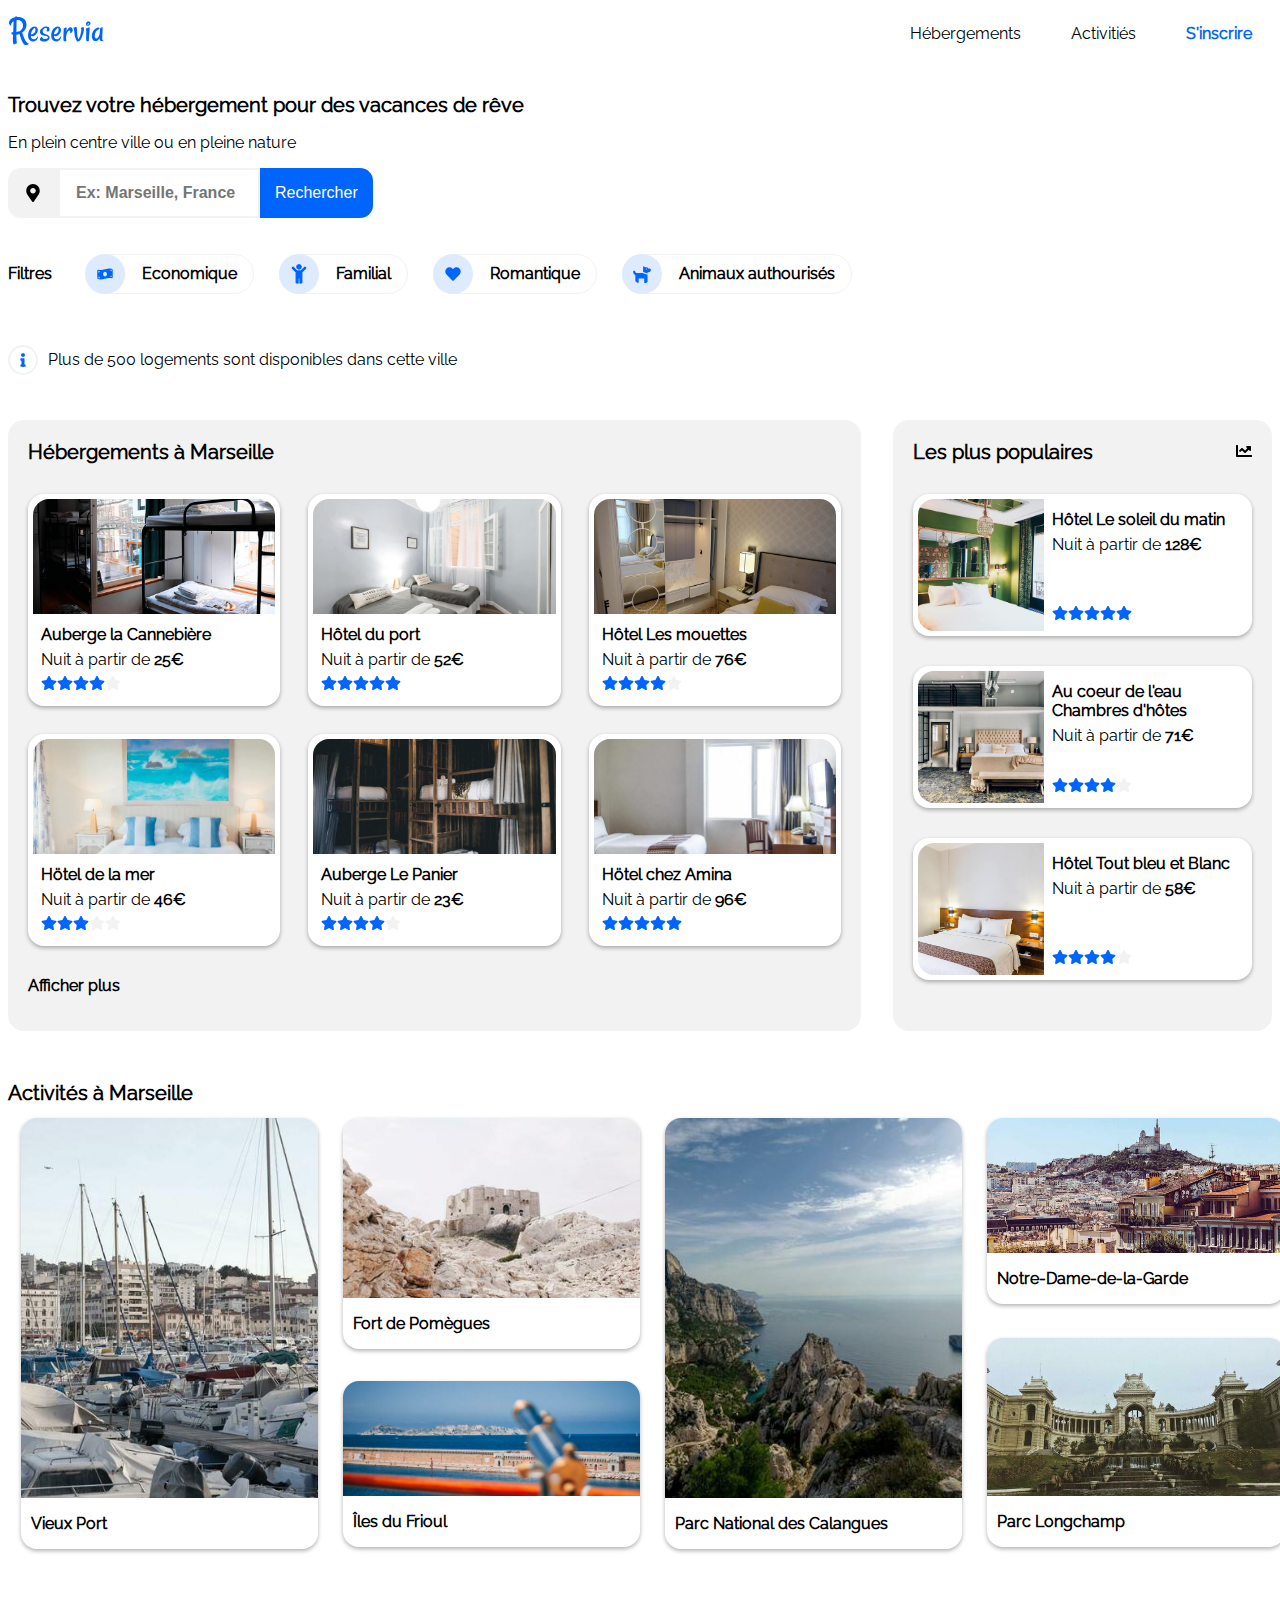
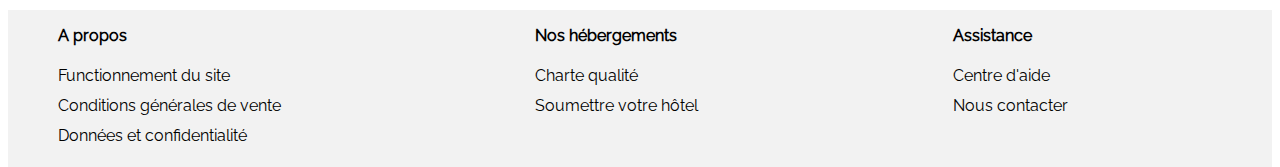
==== commit d51c359e: "Merge pull request #2 from Stevens-Mark/newdesign" ====
--- a/index.html
+++ b/index.html
@@ -5,13 +5,13 @@
     <title>Reservia</title>
     <meta name="author" content="Mark Stevens">
     <meta name="description" content="Trouvez votre hébergement pour des vacances de rêve">
-    <!--used to mobile-optimize the site -->
+    <!--used to mobile-optimize the site: set webpage to size of device: scale 1 means no need to zoom in-->
     <meta name="viewport" content="width=device-width, initial-scale=1">
     <link rel="icon" type="image/png" href="images/logo/Reservia@3x.png">
     <link rel="stylesheet" type="text/css" href="css/styles.css">
 </head>    
 <body>
-	
+				<!--START of HEADER --> 
 <header id="header" class="d-flex">
 		<img id="reservia-logo" src="images/logo/Reservia.svg" alt="Reservia_logo" title="Reservia Logo">
 		<nav><!--Nav droit-->
@@ -21,9 +21,9 @@
 				<li id="inscrire"><a  href="#">S'inscrire</a></li>
 			</ul>
 		</nav>      
-</header>
+</header>		<!--END of HEADER --> 
     
-<main id="main">
+<main id="main">		<!--START of Search & Filter buttons --> 
 	<section id="filter">
 		<h1>Trouvez votre hébergement pour des vacances de rêve</h1>
 		<p>En plein centre ville ou en pleine nature</p>		
@@ -34,15 +34,15 @@
 				
 				<input type="text" name="ville-research" id="ville-research" placeholder="Ex: Marseille, France" >
 
-				<!--Rechercher Button text button -->
+				<!--"Rechercher" text button -->
 				<button id="text-button" class="search-button">Rechercher</button>
 				
-				<!--Rechercher Magnify Icon Button-->	
+				<!--Search Magnify Icon Button-->	
 				<button id="magnify-button" class="search-button"><img  src="images/icon/search-solid-white.svg" alt="Magnify-glass-Logo"></button>
 			</form>
 		</div>	
 		
-											<!-- 5 buttons filters: --> 
+				<!-- 5 buttons filters: --> 
 		<div id="filter-buttons-items" class="d-flex">
 
 			<h3 class="filter-title">Filtres</h3>
@@ -72,10 +72,10 @@
 				<img src="images/icon/info-solid.svg" alt="Icon" title="Icon">
 				<p>Plus de 500 logements sont disponibles dans cette ville</p>
 			</div>		
-	</section>
+	</section>	<!--END of Search & Filter buttons --> 
 
 	<section id="hebergements" class="d-flex">   <!-- contains Hebergements  & les populaires -->		
-		<article> <!--Article: Hébergements -->		
+		<div id="article"> <!--START of (Article): Hébergements -->		
 			<h2>Hébergements à Marseille</h2>
 						<!--start of Hébergement cards block -->
 			<div id="hebergement-items" class="d-flex">		
@@ -96,7 +96,7 @@
 						</div>
 					</div>
 				</a>						
-								<!--Hébergement Card 2-->		
+							<!--Hébergement Card 2-->		
 				<a class="heberge-card" href="#">
 					<img src="images/hebergements/4_small/fred-kleber-gTbaxaVLvsg-unsplash.jpg" alt="Hebergement" title="Hebergement">
 					<div class="description">
@@ -113,7 +113,7 @@
 						</div>	
 					</div>
 				</a>			
-								<!--Hébergement Card 3-->			
+							<!--Hébergement Card 3-->			
 				<a class="heberge-card" href="#">
 					<img src="images/hebergements/4_small/reisetopia-B8WIgxA_PFU-unsplash.jpg" alt="Hebergement" title="Hebergement">
 					<div class="description">
@@ -183,9 +183,9 @@
 				</a> 
 			</div>  		<!--end of Hébergement cards block -->
 			<a id="afficher" href="#"><h3>Afficher plus</h3></a> 		          
-		</article>  		<!--END: Article: Hébergements -->
-
-		<aside > 		<!--Aside:les plus populaire -->
+		</div>  		<!--END of (Article): Hébergements -->
+
+		<div id="aside" > 		<!--START (Aside):les plus populaires -->
 			<div class="popular-title">
 				<h2>Les plus populaires</h2>
 				<img src="images/icon/chart-line-solid.svg" alt="Icon" title="Icon">
@@ -243,15 +243,14 @@
 						</div>  
 					</div>
 				</a>
-			</div>		<!--END of popular cards block -->
-		</aside><!--END: Aside:les plus populaire -->
-	</section> <!--END:Section contains Hebergement article & populaire aside --> 
+			</div>		<!--end of popular cards block -->
+		</div><!--END of (Aside):les plus populaire -->
+	</section> <!--END of Section: Hebergement article & les populaires aside --> 
 
 	<section id="activities">
 		<h2>Activités à Marseille</h2>
 					<!--start of activity cards block -->
 		<div id="activity-items" class="d-flex">
-
 			<a class="activity-card" href="#">
 				<img src="images/activites/4_small/reno-laithienne-QUgJhdY5Fyk-unsplash.jpg" alt="Vieux Port" title="Activités">
 				<h3>Vieux Port</h3>
@@ -277,33 +276,34 @@
 				<h3>Parc Longchamp</h3>
 			</a>
 		</div>				
-	</section>
-</main>
-
-<footer id="footer" class="d-flex">
-
-	<div id="about" >
-		<h3>A propos</h3>
-			<ul>
-				<li><a href="#">Functionnement du site</a></li>
-				<li><a href="#">Conditions générales de vente</a></li>
-				<li><a href="#">Données et confidentialité</a></li>
-			</ul>
-	</div>
-	<div id="accommodation">
-		<h3>Nos hébergements</h3>
-			<ul>
-				<li><a href="#">Charte qualité</a></li>
-				<li><a href="#">Soumettre votre hôtel</a></li>
-			</ul>
-	</div>
-	<div id="assistance">
-		<h3>Assistance</h3>
-			<ul>
-				<li><a href="#">Centre d'aide</a></li>
-				<li><a href="#">Nous contacter</a></li>
-			</ul>
-	</div>
-</footer>
+	</section> <!--END of Section: Acitvities --> 
+
+</main>		<!--END of MAIN --> 
+
+	<footer id="footer" class="d-flex">	<!--START of FOOTER --> 
+
+		<div id="about" >
+			<h3>A propos</h3>
+				<ul>
+					<li><a href="#">Functionnement du site</a></li>
+					<li><a href="#">Conditions générales de vente</a></li>
+					<li><a href="#">Données et confidentialité</a></li>
+				</ul>
+		</div>
+		<div id="accommodation">
+			<h3>Nos hébergements</h3>
+				<ul>
+					<li><a href="#">Charte qualité</a></li>
+					<li><a href="#">Soumettre votre hôtel</a></li>
+				</ul>
+		</div>
+		<div id="assistance">
+			<h3>Assistance</h3>
+				<ul>
+					<li><a href="#">Centre d'aide</a></li>
+					<li><a href="#">Nous contacter</a></li>
+				</ul>
+		</div>
+	</footer>
 </body>
 </html>
--- a/css/styles.css
+++ b/css/styles.css
@@ -64,12 +64,7 @@
 }
 
 #reservia-logo{
-  padding-top: 2.5rem;
   padding-bottom: 2.5rem;
-}
-
-#filter>p{
-margin-top: 0.5rem;
 }
 
 /* Navigation*/
@@ -81,14 +76,14 @@
   padding-left: 0rem;
 }
 
-/*navigation spacing*/
-nav a {
-   margin-left: 3rem;
-   margin-right: 1.25rem;
+/*left margin navigation spacing just for activities & s'inscrire otherwise layout breaks just before mobile layout */
+nav li:nth-child(n+2) a{
+  margin-left: 3.125rem;
 }
 
 /*set colour of "last" link "inscrire" to blue & bold instead of black*/
 nav li:last-child a{
+  margin-right: 1.25rem;
   color:#0065fc; 
   font-weight: bolder;
 }
@@ -117,7 +112,7 @@
 /*styling for input field of search button*/
 input[type="text"] {
   height: 3.125rem;
-	width: 14.625rem;
+	width: 12.625rem;
   padding-left: 1rem;
   font-size: 1rem;
   font-weight: bolder;
@@ -237,20 +232,21 @@
 /*HEBERGEMENT & LES PLUS POPULAIRES SECTION*/
 
 /*style background for hebergement & les populaires*/
-article, aside{
+#article, #aside{
   padding: 1.25rem;
   background: #F2F2F2;
   border-radius: 1rem;
 }
 
 /*setting width ratio between hebergement & les populaires sections*/
-article{
+#article{
   margin-right: 2rem;
-  width: 68%;
-}
-
-aside{
-  width: 32%;
+  /*width: 68%;*/
+  flex: 2.4;
+}
+
+#aside{
+  flex: 1;
 }
 
 /*HEBERGEMENT ARTICLE*/
@@ -344,8 +340,7 @@
 /*popular card styling & horizontal sizing*/
 .pop-card{
   flex: 1 1;        /*short hand for flex-grow,flow-shrink,flex basis: items will*/  
-  min-width: 284px; /* grow & shrink, but no smaller than 284px or larger than 376px*/
-  max-width: 376px;
+  min-width: 284px; /* grow & shrink, but no smaller than 284px*/
   display: flex;
   border-radius: 1rem; 
   background-color: #fff;
@@ -372,7 +367,7 @@
 /*activity cards container: must set height & flex column/wrap in
 order to create masonry effect*/
 #activity-items {
-	height: 462px; 
+	height: 455px; 
 	flex-flow: column wrap;   /*shorthand for flex direction & flex-wrap*/
   justify-content: space-between;
 	align-content: space-evenly;
@@ -381,11 +376,11 @@
 
 /*styling of activity card*/
 .activity-card{
-  width: 23%;   /*set % width of cards to fit container horizontally*/
+  width: 23.5%;   /*set % width of cards to fit container horizontally*/
   display: flex;
   flex-direction: column;
   border-radius: 1rem;
-  margin: 1rem;
+  margin: 1%;
   box-shadow: 0 2px 4px rgba(0, 0, 0, .3);
 }
 
@@ -454,7 +449,14 @@
 
 /*MEDIA QUERIES*/
 
-@media all and (max-width: 1060px){
+
+/*IPAD 1024 X 768 breakpoint */
+@media all and (max-width: 1024px){
+
+
+#reservia-logo, #filter {
+  padding-left: 1.25rem;
+}
 
 /*reverse the column so populaire cards stack on top of hebergement cards*/
 #hebergements{
@@ -463,78 +465,59 @@
 }
 
 /*remove the margin that previously seperated hebergement & populaire cards*/
-article {
+#article {
   margin-right: 0rem;
 }
   
 /*The hebergement & populaire cards are stacked on each other so
 both need to extend to full width of screen*/
-article, aside{
-  width: 100%;
+#article, #aside{
+ flex: 1;
 }
 
 /*alter borders edges */
-article {
+#article {
   border-radius: 0rem 0rem 1rem 1rem;
 }
-aside{
+#aside{
   border-radius: 1rem 1rem 0rem 0rem;
+}
+
+/*restrict popular card sizing to control/safegauard layout*/
+.pop-card {
+/*	min-width: 283px;*/
+	max-width: 437px;
 }
 
 /*ACTIVITY CARDS*/
  
+/*percenatges used so two cards fit neatly in two columns*/
+.activity-card {
+  width: 48%;
+  margin: 2%;
+}
+
+/*set all activity card pictures to the same height but avoid being too stretched*/
+.activity-card:nth-child(-n+6) img {
+	height: 220px;
+}
+
 /*activity card container height changes so two columns possible*/
 #activity-items {
-  height: 925px;
- }
-
-/*48% so two cards fit neatly in two columns*/
-.activity-card {
-  width: 48%;
-}
-
-}/*end of first breakpoint*/
-
-
-/* *SECOND BREAKPOINT FOR IPAD */
-@media all and (max-width: 768px){
-
-#reservia-logo {
-    padding-left: 1.25rem;
-}
-  
-#filter{
-  padding: 1.25rem;
-}
-
-/*change navigation hover from above to below the text*/
-nav a:hover {
-  border-top: none;
-  border-bottom: 0.1rem solid #0065fc
-}
-
-/*restrict popular card sizing to control/safegauard layout*/
-.pop-card {
-  min-width: 342px;
-  max-width: 550px;
-}
-
-/*set all activity card pictures to the same height*/
-.activity-card:nth-child(-n+6) img{
-  height: 135px;
-} 
-
-/*activity card container height adjusted*/
-#activity-items {
-  height: 694px;
-}
-
-}/*end of IPAD breakpoint */
+	height: 940px;
+}
+
+}/*end IPAD 1024 X 768 breakpoint*/
 
 /*BREAKPOINT MOBILE PHONES*/
-
-@media all and (max-width: 482px)
+/*505px chosen to avoid activity cards design break at 494px*/
+@media all and (max-width: 505px)
 {
+
+ #reservia-logo{
+    padding-top: 2.5rem;
+}
+    
 
 /*remove any margin so footer grey background spans full width*/
 body{
@@ -543,7 +526,7 @@
 
 /*align activity heading with hebergement cards stacked above*/
 #activities h2{
-  padding: 1.25rem;
+  padding-left: 1.25rem;
 }
 
 /*NAVIGATION*/
@@ -553,18 +536,15 @@
   position: absolute;
   top: 55px;
   right: 20px;
-} 
+}
 
 /*make remaining navigation bar span screen width*/
 nav{
   width: 100%;
 }
 
-/*nav ul{
-    justify-content: inherit;
-  }*/
-
-/*Hebergement & Activity nav link each occupy 50% of screen width*/
+/*Hebergement & Activity (first 2) nav link each occupy 50% of screen width
+nth-child(-n+2) is used to target these two ONLY*/
 nav li:nth-child(-n+2){
   width: 50%;
   text-align: center;
@@ -576,17 +556,25 @@
 }
 
 /*NAVIGATION HOVER ADJUST*/
-/*Hebergement & Activity underline span 50% of screen so target list length
-rather than link length for hover underline*/
-nav li:hover{
+/*Hebergement & Activity underline span 50% of screen so target the first 2 list lengths
+rather than link lengths for hover underline. nth-child(-n+2) targets ONLY Hebergement
+& Activity links*/
+nav li:nth-child(-n+2):hover{
   border-bottom: 0.2rem solid #0065fc;
+}
+
+/*change navigation hover from above to below the text
+this targets only the link length of s'inscrire*/
+nav a:hover {
+  border-top: none;
+  border-bottom: 0.1rem solid #0065fc
 }
 
 /*SEARCH BUTTON*/
 
 /*margin-rigtht forces filter buttons to next line*/
 .filter-title {
-  margin-right: 13.5rem;
+  margin-right: 17rem;
 }
 
 /*Hide "Rechercher" text in Search button*/
@@ -603,12 +591,12 @@
 /* MAIN*/
 
 /*remove background colour from Hebergement section*/
-article {
+#article {
   background: #fff;
 }
 
 /*make edges straight on populaire border*/
- aside{
+ #aside{
   border-radius: 0rem;
 }
 
@@ -623,9 +611,15 @@
   height: 100%;
 }
 
-/*activity cards span 93% of whole width to align with hebergement cards*/
+/*adjust activity cards height for final mobile phone layout*/
+.activity-card:nth-child(-n+6) img{
+  height: 135px;
+} 
+
+/*adjust percentages so activity cards align with hebergement cards*/
 .activity-card {
-  width: 93%;
+  width: 92%;
+  margin: 4%;
 }
 
 /*FOOTER*/
@@ -640,4 +634,4 @@
 	margin-left: 1.25rem;
 }
 
-}/*end of MOBILE breakpoint*/+}/*end of MOBILE breakpoint*/
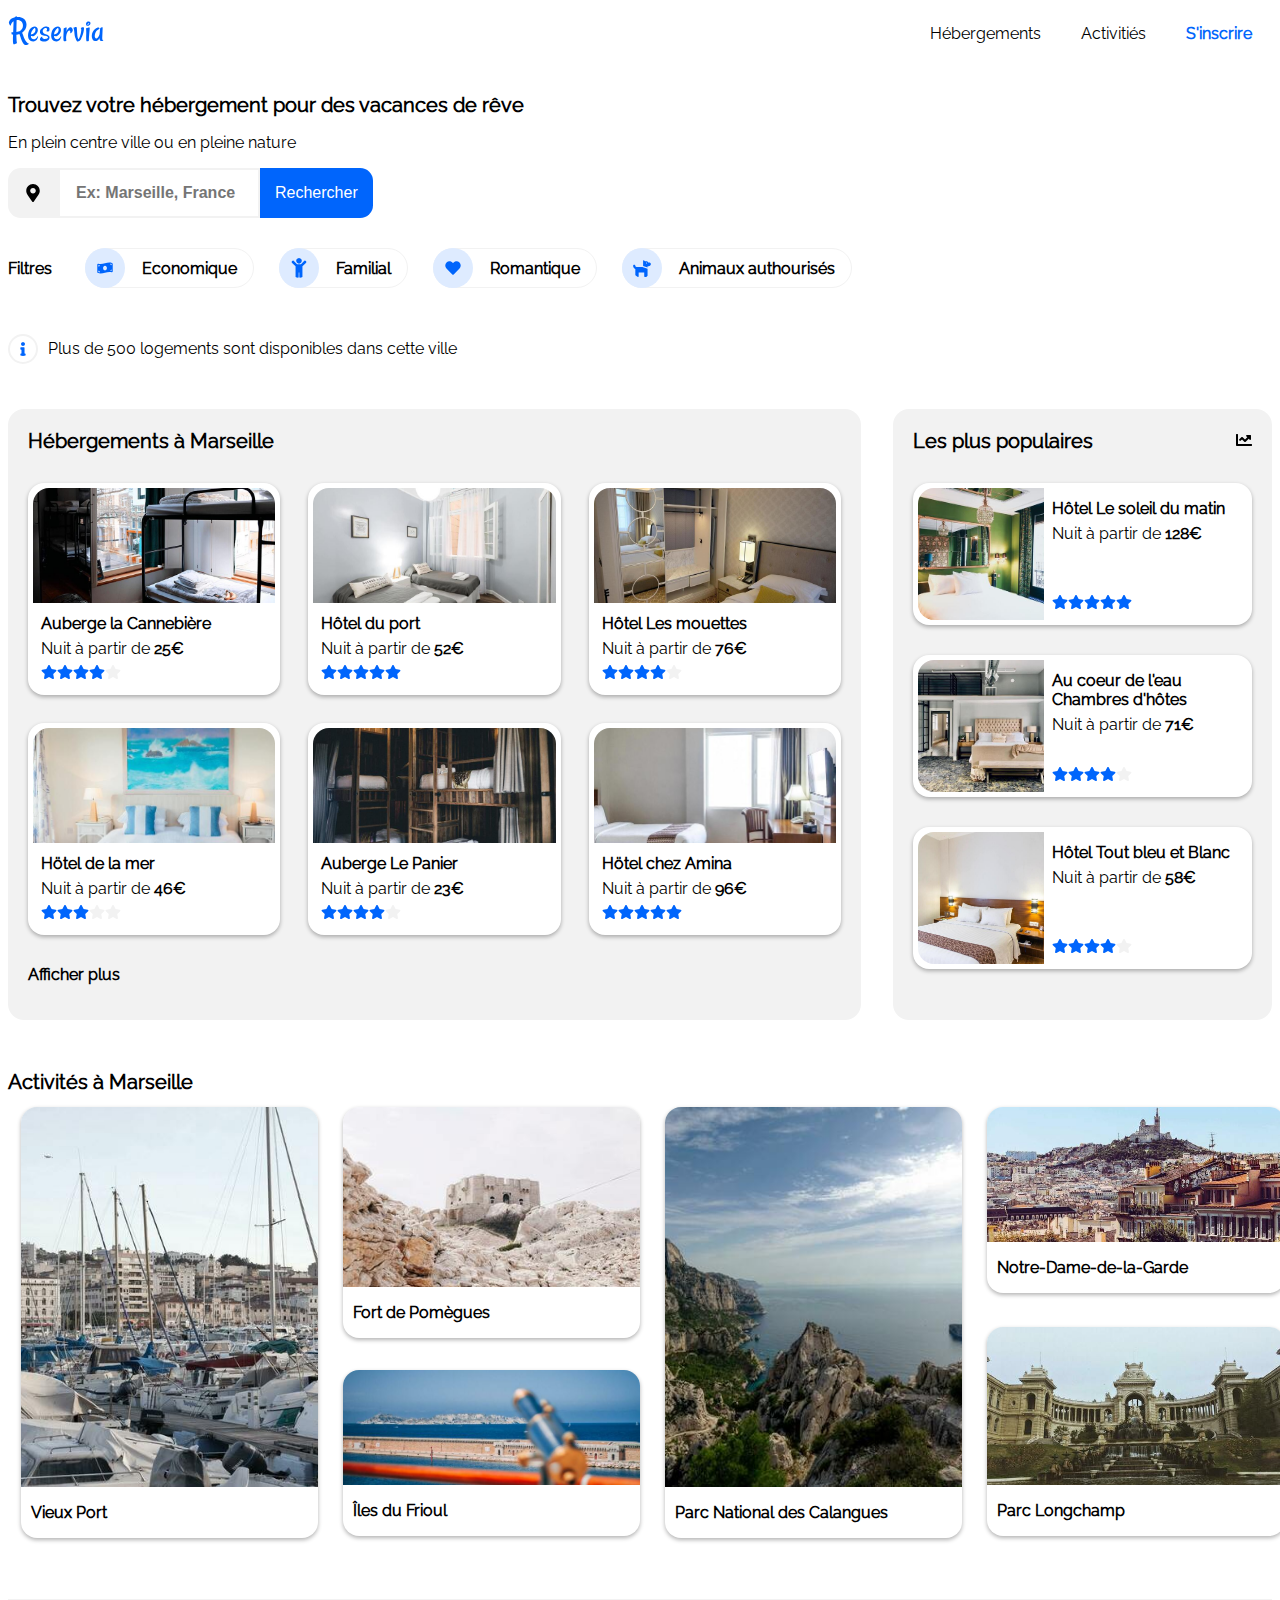
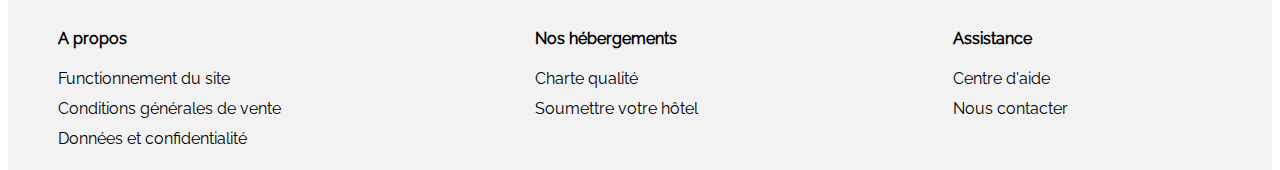
==== commit a4ce1afb: "final changes made, Porject Brief added" ====
--- a/index.html
+++ b/index.html
@@ -12,76 +12,81 @@
 </head>    
 <body>
 				<!--START of HEADER --> 
-<header id="header" class="d-flex">
-		<img id="reservia-logo" src="images/logo/Reservia.svg" alt="Reservia_logo" title="Reservia Logo">
+<header id="header">
+
+	<div id="heading-banner" class="d-flex">
+		<img id="reservia-logo" src="images/logo/Reservia.svg" alt="Reservia_logo">
 		<nav><!--Nav droit-->
 			<ul>
-				<li><a href="#hebergement">Hébergements</a></li>
+				<li><a href="#hebergements">Hébergements</a></li>
 				<li><a href="#activities">Activitiés</a></li>
 				<li id="inscrire"><a  href="#">S'inscrire</a></li>
 			</ul>
-		</nav>      
-</header>		<!--END of HEADER --> 
-    
-<main id="main">		<!--START of Search & Filter buttons --> 
+		</nav>
+	</div>	   
+					<!--START of Search & Filter buttons --> 
 	<section id="filter">
 		<h1>Trouvez votre hébergement pour des vacances de rêve</h1>
 		<p>En plein centre ville ou en pleine nature</p>		
 		<!--search button: -->
 		<div>
 			<form class="d-flex" method="post" action="#">
-				<img id="place-logo" src="images/icon/map-marker-alt-solid.svg" alt="Icon" title="Icon">
+				<img id="place-logo" src="images/icon/map-marker-alt-solid.svg" alt="Map Marker Icon">
 				
-				<input type="text" name="ville-research" id="ville-research" placeholder="Ex: Marseille, France" >
+				<input type="search" name="city-search" id="city-search" placeholder="Ex: Marseille, France" >
 
 				<!--"Rechercher" text button -->
-				<button id="text-button" class="search-button">Rechercher</button>
-				
-				<!--Search Magnify Icon Button-->	
-				<button id="magnify-button" class="search-button"><img  src="images/icon/search-solid-white.svg" alt="Magnify-glass-Logo"></button>
+				<input type="submit" id="text-button" class="search-button" value="Rechercher">
+
+				<!--Search Magnify Icon Button-->
+				<input type="image" id="magnify-button" class="search-button" alt="Magnify Glass" src="images/icon/search-solid-white.svg">
 			</form>
 		</div>	
 		
 				<!-- 5 buttons filters: --> 
 		<div id="filter-buttons-items" class="d-flex">
 
-			<h3 class="filter-title">Filtres</h3>
+			<h2 class="filter-title">Filtres</h2>
 
 			<div class="filter-btn">
-					<img src="images/icon/money-bill-wave-solid.svg" alt="Icon" title="Icon">
-					<p> Economique</p>
+					<img src="images/icon/money-bill-wave-solid.svg" alt="">
+					<span>Economique</span>
 			</div>
 
 			<div class="filter-btn">
-				<img src="images/icon/child-solid.svg" alt="Icon" title="Icon">
-				<p>Familial</p>
+				<img src="images/icon/child-solid.svg" alt="">
+				<span>Familial</span>
 			</div>
 
 			<div class="filter-btn">
-				<img src="images/icon/heart-solid.svg" alt="Icon" title="Icon">
-				<p>Romantique</p>
+				<img src="images/icon/heart-solid.svg" alt="">
+				<span>Romantique</span>
 			</div>
 
 			<div class="filter-btn">
-				<img src="images/icon/dog-solid.svg" alt="Icon" title="Icon">
-				<p>Animaux authourisés</p>
+				<img src="images/icon/dog-solid.svg" alt="">
+				<span>Animaux authourisés</span>
 			</div>		
 		</div>
 						<!--Information icon with text-->
 			<div id="info" class="d-flex">
-				<img src="images/icon/info-solid.svg" alt="Icon" title="Icon">
+				<img src="images/icon/info-solid.svg" alt="">
 				<p>Plus de 500 logements sont disponibles dans cette ville</p>
 			</div>		
-	</section>	<!--END of Search & Filter buttons --> 
-
-	<section id="hebergements" class="d-flex">   <!-- contains Hebergements  & les populaires -->		
-		<div id="article"> <!--START of (Article): Hébergements -->		
+	</section>	<!--END of Search & Filter buttons -->   
+	
+</header>		<!--END of HEADER --> 
+    
+<main id="main" class="d-flex">		
+	  			<!-- contains Hebergements  & les populaires -->	
+
+		<div id="left-side"> <!--START of Hébergements -->		
 			<h2>Hébergements à Marseille</h2>
 						<!--start of Hébergement cards block -->
 			<div id="hebergement-items" class="d-flex">		
 							<!--Hébergement Card 1-->			
 				<a class="heberge-card" href="#">
-					<img src="images/hebergements/4_small/marcus-loke-WQJvWU_HZFo-unsplash.jpg" alt="Hebergement" title="Hebergement">
+					<img src="images/hebergements/4_small/marcus-loke-WQJvWU_HZFo-unsplash.jpg" alt="Auberge la Cannebière">
 					<div class="description">
 						<div>
 							<h3>Auberge la Cannebière</h3>
@@ -98,7 +103,7 @@
 				</a>						
 							<!--Hébergement Card 2-->		
 				<a class="heberge-card" href="#">
-					<img src="images/hebergements/4_small/fred-kleber-gTbaxaVLvsg-unsplash.jpg" alt="Hebergement" title="Hebergement">
+					<img src="images/hebergements/4_small/fred-kleber-gTbaxaVLvsg-unsplash.jpg" alt="Hôtel du port">
 					<div class="description">
 						<div>
 							<h3>Hôtel du port</h3>
@@ -115,7 +120,7 @@
 				</a>			
 							<!--Hébergement Card 3-->			
 				<a class="heberge-card" href="#">
-					<img src="images/hebergements/4_small/reisetopia-B8WIgxA_PFU-unsplash.jpg" alt="Hebergement" title="Hebergement">
+					<img src="images/hebergements/4_small/reisetopia-B8WIgxA_PFU-unsplash.jpg" alt="Hôtel Les mouettes">
 					<div class="description">
 						<div>
 							<h3>Hôtel Les mouettes</h3>
@@ -132,7 +137,7 @@
 				</a>
 							<!--Hébergement Card 4-->			
 				<a class="heberge-card" href="#">
-					<img src="images/hebergements/4_small/annie-spratt-Eg1qcIitAuA-unsplash.jpg" alt="Hebergement" title="Hebergement">
+					<img src="images/hebergements/4_small/annie-spratt-Eg1qcIitAuA-unsplash.jpg" alt="Hötel de la mer">
 					<div class="description">
 						<div>		
 							<h3>Hötel de la mer</h3>
@@ -149,7 +154,7 @@
 					></a>
 							<!--Hébergement Card 5-->			
 				<a class="heberge-card" href="#">
-					<img src="images/hebergements/4_small/nicate-lee-kT-ZyaiwBe0-unsplash.jpg" alt="Hebergement" title="Hebergement">
+					<img src="images/hebergements/4_small/nicate-lee-kT-ZyaiwBe0-unsplash.jpg" alt="Auberge Le Panier">
 					<div class="description">
 						<div>
 							<h3>Auberge Le Panier</h3>
@@ -166,7 +171,7 @@
 				</a>
 							<!--Hébergement Card 6-->			
 				<a class="heberge-card" href="#">
-					<img src="images/hebergements/4_small/febrian-zakaria-M6S1WvfW68A-unsplash.jpg" alt="Hebergement" title="Hebergement">
+					<img src="images/hebergements/4_small/febrian-zakaria-M6S1WvfW68A-unsplash.jpg" alt="Hötel chez Amina">
 					<div class="description">
 						<div>
 							<h3>Hötel chez Amina</h3>
@@ -183,18 +188,18 @@
 				</a> 
 			</div>  		<!--end of Hébergement cards block -->
 			<a id="afficher" href="#"><h3>Afficher plus</h3></a> 		          
-		</div>  		<!--END of (Article): Hébergements -->
-
-		<div id="aside" > 		<!--START (Aside):les plus populaires -->
+		</div>  			<!--END of Hébergements -->
+
+		<aside id="right-side" > 		<!--START:les plus populaires -->
 			<div class="popular-title">
 				<h2>Les plus populaires</h2>
-				<img src="images/icon/chart-line-solid.svg" alt="Icon" title="Icon">
+				<img src="images/icon/chart-line-solid.svg" alt="">
 			</div>
 							<!--start of populaire cards block -->
 			<div id="popular-items" class="d-flex">				
 						<!--Popular Card 1-->
 				<a class="pop-card" href="#">
-					<img src="images/hebergements/4_small/emile-guillemot-Bj_rcSC5XfE-unsplash.jpg" alt="Hebergement" title="Hebergement">
+					<img src="images/hebergements/4_small/emile-guillemot-Bj_rcSC5XfE-unsplash.jpg" alt="Hôtel Le soleil du matin">
 					<div class="description">
 						<div>
 							<h3>Hôtel Le soleil du matin</h3>
@@ -211,7 +216,7 @@
 				</a>			
 						<!--Popular Card 2-->
 				<a class="pop-card" href="#">
-					<img src="images/hebergements/4_small/aw-creative-VGs8z60yT2c-unsplash.jpg" alt="Hebergement" title="Hebergement">
+					<img src="images/hebergements/4_small/aw-creative-VGs8z60yT2c-unsplash.jpg" alt="Au coeur de l'eau Chambres d'hôtes">
 					<div class="description">
 						<div>
 						   <h3>Au coeur de l'eau Chambres d'hôtes</h3>
@@ -228,7 +233,7 @@
 				</a>
 						<!--Popular Card 3-->		
 				<a class="pop-card" href="#">
-					<img src="images/hebergements/4_small/febrian-zakaria-sjvU0THccQA-unsplash.jpg" alt="Hebergement" title="Hebergement">
+					<img src="images/hebergements/4_small/febrian-zakaria-sjvU0THccQA-unsplash.jpg" alt="Hôtel Tout bleu et Blanc">
 					<div class="description">
 						<div>
 						   <h3>Hôtel Tout bleu et Blanc</h3>
@@ -244,8 +249,8 @@
 					</div>
 				</a>
 			</div>		<!--end of popular cards block -->
-		</div><!--END of (Aside):les plus populaire -->
-	</section> <!--END of Section: Hebergement article & les populaires aside --> 
+		</aside>		<!--END of les plus populaire -->
+</main>		<!--END of MAIN -->
 
 	<section id="activities">
 		<h2>Activités à Marseille</h2>
@@ -276,14 +281,12 @@
 				<h3>Parc Longchamp</h3>
 			</a>
 		</div>				
-	</section> <!--END of Section: Acitvities --> 
-
-</main>		<!--END of MAIN --> 
+	</section> <!--END of Section: Activities --> 
 
 	<footer id="footer" class="d-flex">	<!--START of FOOTER --> 
 
 		<div id="about" >
-			<h3>A propos</h3>
+			<h2>A propos</h2>
 				<ul>
 					<li><a href="#">Functionnement du site</a></li>
 					<li><a href="#">Conditions générales de vente</a></li>
@@ -291,14 +294,14 @@
 				</ul>
 		</div>
 		<div id="accommodation">
-			<h3>Nos hébergements</h3>
+			<h2>Nos hébergements</h2>
 				<ul>
 					<li><a href="#">Charte qualité</a></li>
 					<li><a href="#">Soumettre votre hôtel</a></li>
 				</ul>
 		</div>
 		<div id="assistance">
-			<h3>Assistance</h3>
+			<h2>Assistance</h2>
 				<ul>
 					<li><a href="#">Centre d'aide</a></li>
 					<li><a href="#">Nous contacter</a></li>
--- a/css/styles.css
+++ b/css/styles.css
@@ -29,7 +29,7 @@
 }
 
 /*set max width*/
-#main, #header {
+#header, #main, #activities {
   max-width: 1340px;
   margin: auto;
 }
@@ -58,7 +58,7 @@
 }
 
 /*Logo & Navigation*/
-#header {
+#heading-banner {
   justify-content: space-between;
   flex-wrap: wrap;
 }
@@ -71,32 +71,28 @@
 nav ul {
   display: flex;
   list-style-type: none; /*remove point*/
-  justify-content: flex-end;
-  flex-wrap: wrap-reverse;
   padding-left: 0rem;
 }
 
-/*left margin navigation spacing just for activities & s'inscrire otherwise layout breaks just before mobile layout */
-nav li:nth-child(n+2) a{
-  margin-left: 3.125rem;
+/* navigation spacing */
+nav li{
+  padding-left: 20px;
+  padding-right: 20px;
 }
 
 /*set colour of "last" link "inscrire" to blue & bold instead of black*/
 nav li:last-child a{
-  margin-right: 1.25rem;
   color:#0065fc; 
   font-weight: bolder;
 }
 
 /*define navigation hover syle*/
-nav a:hover {
+nav li :hover {
   color: #0065fc;
   font-weight: bolder;
   border-top: 0.2rem solid #0065fc;
-  padding-top: 1.4rem;
-}
-
-/*MAIN*/
+  padding-top: 21px;
+}
 
 /*SEARCH BUTTON */
 
@@ -110,7 +106,7 @@
 }
 
 /*styling for input field of search button*/
-input[type="text"] {
+input[type="search"] {
   height: 3.125rem;
 	width: 12.625rem;
   padding-left: 1rem;
@@ -132,7 +128,7 @@
   cursor: pointer;
 }
 
-/*styling for "mobile" magnify glass button that replaces "Rechercher" text for mobile devices*/
+/*styling/positioning for "mobile" magnify glass button that replaces "Rechercher" text for mobile devices*/
 #magnify-button {
   background: #0065fc;
   border-radius: 0.8rem;
@@ -140,16 +136,9 @@
   cursor: pointer;
   height: 3.125rem;
   width: 3.125rem;
-  padding: 0rem;
+  padding: 0.625rem;
   position: relative;
   left: -0.625rem;
-}
-
-/*Magnify Glass icon sizing*/
-#magnify-button img {
-  height: 3.125rem;
-  width:3.125rem;
-  padding: 0.625rem; 
 }
 
 /*search button text "visible" for desktops*/
@@ -173,7 +162,8 @@
   gap: 1.5625rem;
 }
 
-.filter-title {
+.filter-title{
+  font-size: 1rem;
   margin-right: 0.5rem;
 }
 
@@ -190,7 +180,7 @@
 }
 
 /*aligning text in filter button*/
-.filter-btn p{
+.filter-btn span{
     padding: 1rem;
 }
 
@@ -229,27 +219,29 @@
   border: 2px solid #f2f2f2;
 }
 
+/*MAIN*/
+
 /*HEBERGEMENT & LES PLUS POPULAIRES SECTION*/
 
 /*style background for hebergement & les populaires*/
-#article, #aside{
+#left-side, #right-side{
   padding: 1.25rem;
   background: #F2F2F2;
   border-radius: 1rem;
 }
 
 /*setting width ratio between hebergement & les populaires sections*/
-#article{
+#left-side{
   margin-right: 2rem;
   /*width: 68%;*/
   flex: 2.4;
 }
 
-#aside{
+#right-side{
   flex: 1;
 }
 
-/*HEBERGEMENT ARTICLE*/
+/*HEBERGEMENT (LEFTSIDE)*/
 
 /*Positioning, Spacing & styling of Hebergement cards*/
 #hebergement-items{
@@ -313,7 +305,7 @@
   background-image: url("../images/icon/star-solid-grey.svg");
 }
 
- /*LES PLUS POPULAIRES ASIDE*/
+ /*LES PLUS POPULAIRES (RIGHT-SIDE*/
 /*Positioning, Spacing & styling of Popular cards */
 
  .popular-title{
@@ -432,19 +424,28 @@
 
 #footer{
   flex-wrap: wrap;
+
+}
+
+#footer h2{
+  font-size: 1rem;
+  padding-top: 1.875rem;
 }
 
 #about, #accommodation, #assistance{
   margin-left: 3.125rem;
   margin-right: 3.125rem;
   flex: auto; 
-  /*they are sized according to their width and height properties, but grow to absorb any extra free space in the flex container and shrink to their minimum size to fit the container*/
+  /*they are sized according to their width and height properties, 
+  but grow to absorb any extra free space in the flex container and shrink 
+  to their minimum size to fit the container*/
 }  
 
 footer ul{
   list-style-type: none;
   padding-left: 0rem;
   line-height: 1.875rem;
+
 }
 
 /*MEDIA QUERIES*/
@@ -459,27 +460,27 @@
 }
 
 /*reverse the column so populaire cards stack on top of hebergement cards*/
-#hebergements{
+#main{
   flex-direction: column-reverse;
   align-items: center;
 }
 
 /*remove the margin that previously seperated hebergement & populaire cards*/
-#article {
+#left-side {
   margin-right: 0rem;
 }
   
 /*The hebergement & populaire cards are stacked on each other so
 both need to extend to full width of screen*/
-#article, #aside{
+#left-side, #right-side{
  flex: 1;
 }
 
 /*alter borders edges */
-#article {
+#left-side {
   border-radius: 0rem 0rem 1rem 1rem;
 }
-#aside{
+#right-side{
   border-radius: 1rem 1rem 0rem 0rem;
 }
 
@@ -514,11 +515,6 @@
 @media all and (max-width: 505px)
 {
 
- #reservia-logo{
-    padding-top: 2.5rem;
-}
-    
-
 /*remove any margin so footer grey background spans full width*/
 body{
   margin: 0px;
@@ -534,8 +530,8 @@
 /*reposition s'inscrire to top right*/
 nav li:last-child {
   position: absolute;
-  top: 55px;
-  right: 20px;
+  top: 20px;
+  right: 0px;
 }
 
 /*make remaining navigation bar span screen width*/
@@ -543,30 +539,30 @@
   width: 100%;
 }
 
-/*Hebergement & Activity (first 2) nav link each occupy 50% of screen width
-nth-child(-n+2) is used to target these two ONLY*/
+/*Hebergement & Activity links each occupy 50% of screen width*/
 nav li:nth-child(-n+2){
   width: 50%;
   text-align: center;
 }
 
-/*remove margin so links line up/center properly*/
-nav a{
-  margin-left: 0rem;
-}
-
 /*NAVIGATION HOVER ADJUST*/
-/*Hebergement & Activity underline span 50% of screen so target the first 2 list lengths
-rather than link lengths for hover underline. nth-child(-n+2) targets ONLY Hebergement
-& Activity links*/
+
+/*remove navigation hover from above the links */
+nav li :hover {
+  border-top: none;
+}
+
+/*Hebergement & Activity underline span 50% of screen so target <li> length
+rather than <a> length for hover underline. nth-child(-n+2) targets ONLY Hebergement
+& Activity list items*/
 nav li:nth-child(-n+2):hover{
+  color: #0065fc;
   border-bottom: 0.2rem solid #0065fc;
-}
-
-/*change navigation hover from above to below the text
-this targets only the link length of s'inscrire*/
-nav a:hover {
-  border-top: none;
+ 
+}
+
+/*underline s'inscrire link only*/
+nav li:last-child a:hover{
   border-bottom: 0.1rem solid #0065fc
 }
 
@@ -580,7 +576,6 @@
 /*Hide "Rechercher" text in Search button*/
 #text-button{                           
  display: none;
-
 }
 
 /*Replace text with Magnify Logo instead*/
@@ -591,12 +586,12 @@
 /* MAIN*/
 
 /*remove background colour from Hebergement section*/
-#article {
+#left-side {
   background: #fff;
 }
 
 /*make edges straight on populaire border*/
- #aside{
+ #right-side{
   border-radius: 0rem;
 }
 
@@ -634,4 +629,4 @@
 	margin-left: 1.25rem;
 }
 
-}/*end of MOBILE breakpoint*/
+}/*end of MOBILE breakpoint*/